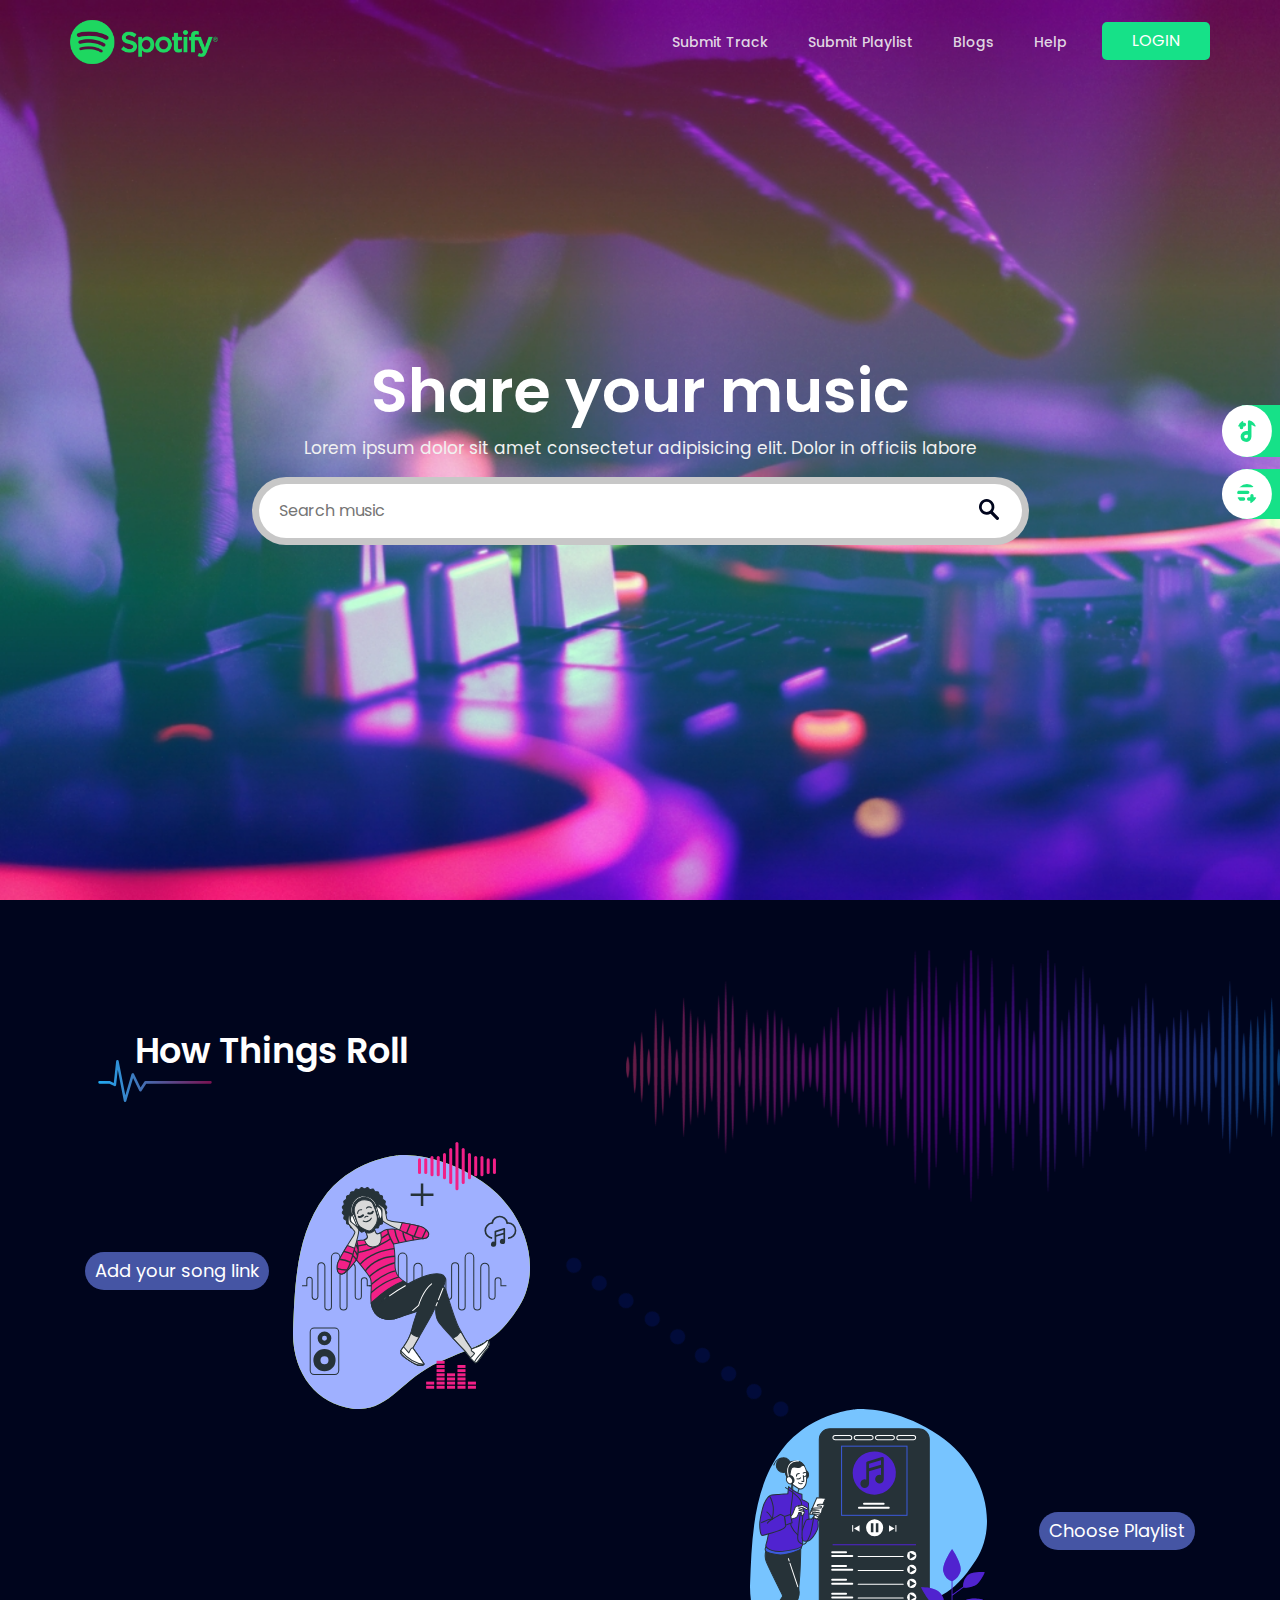
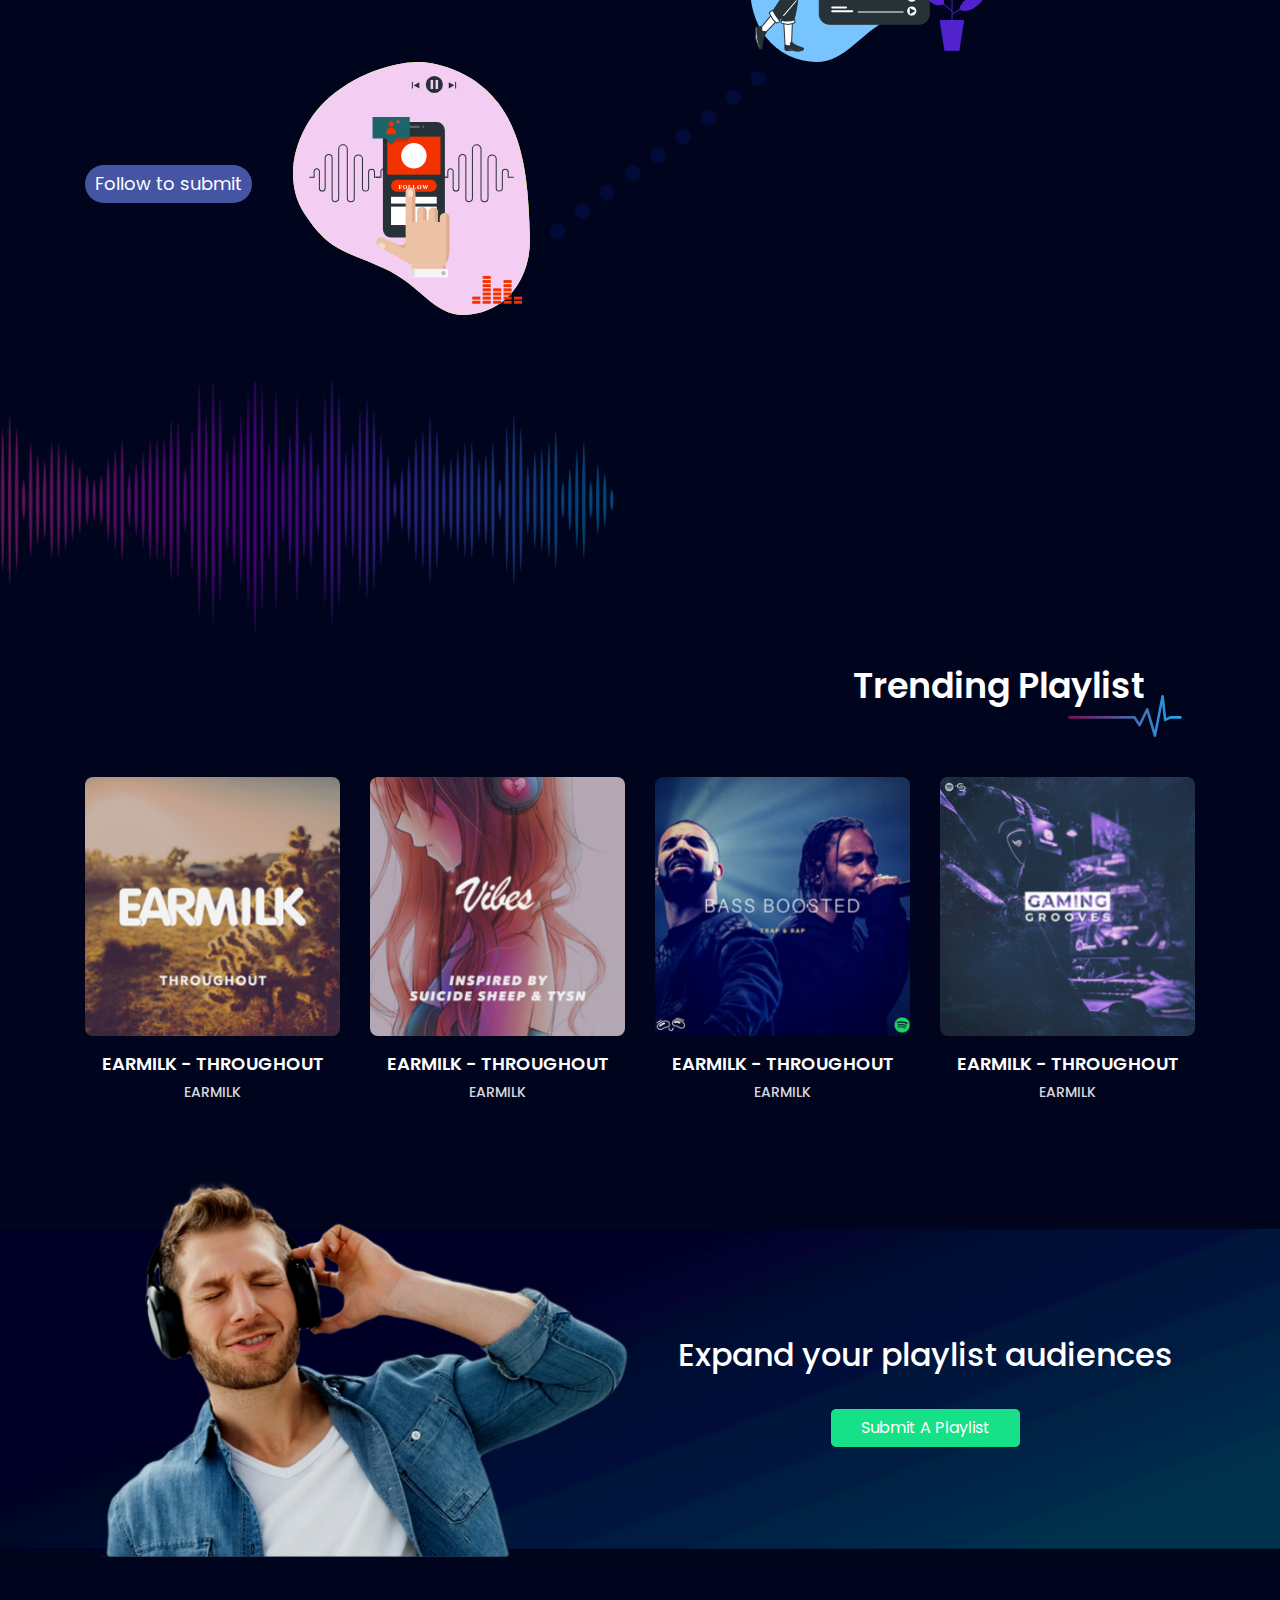
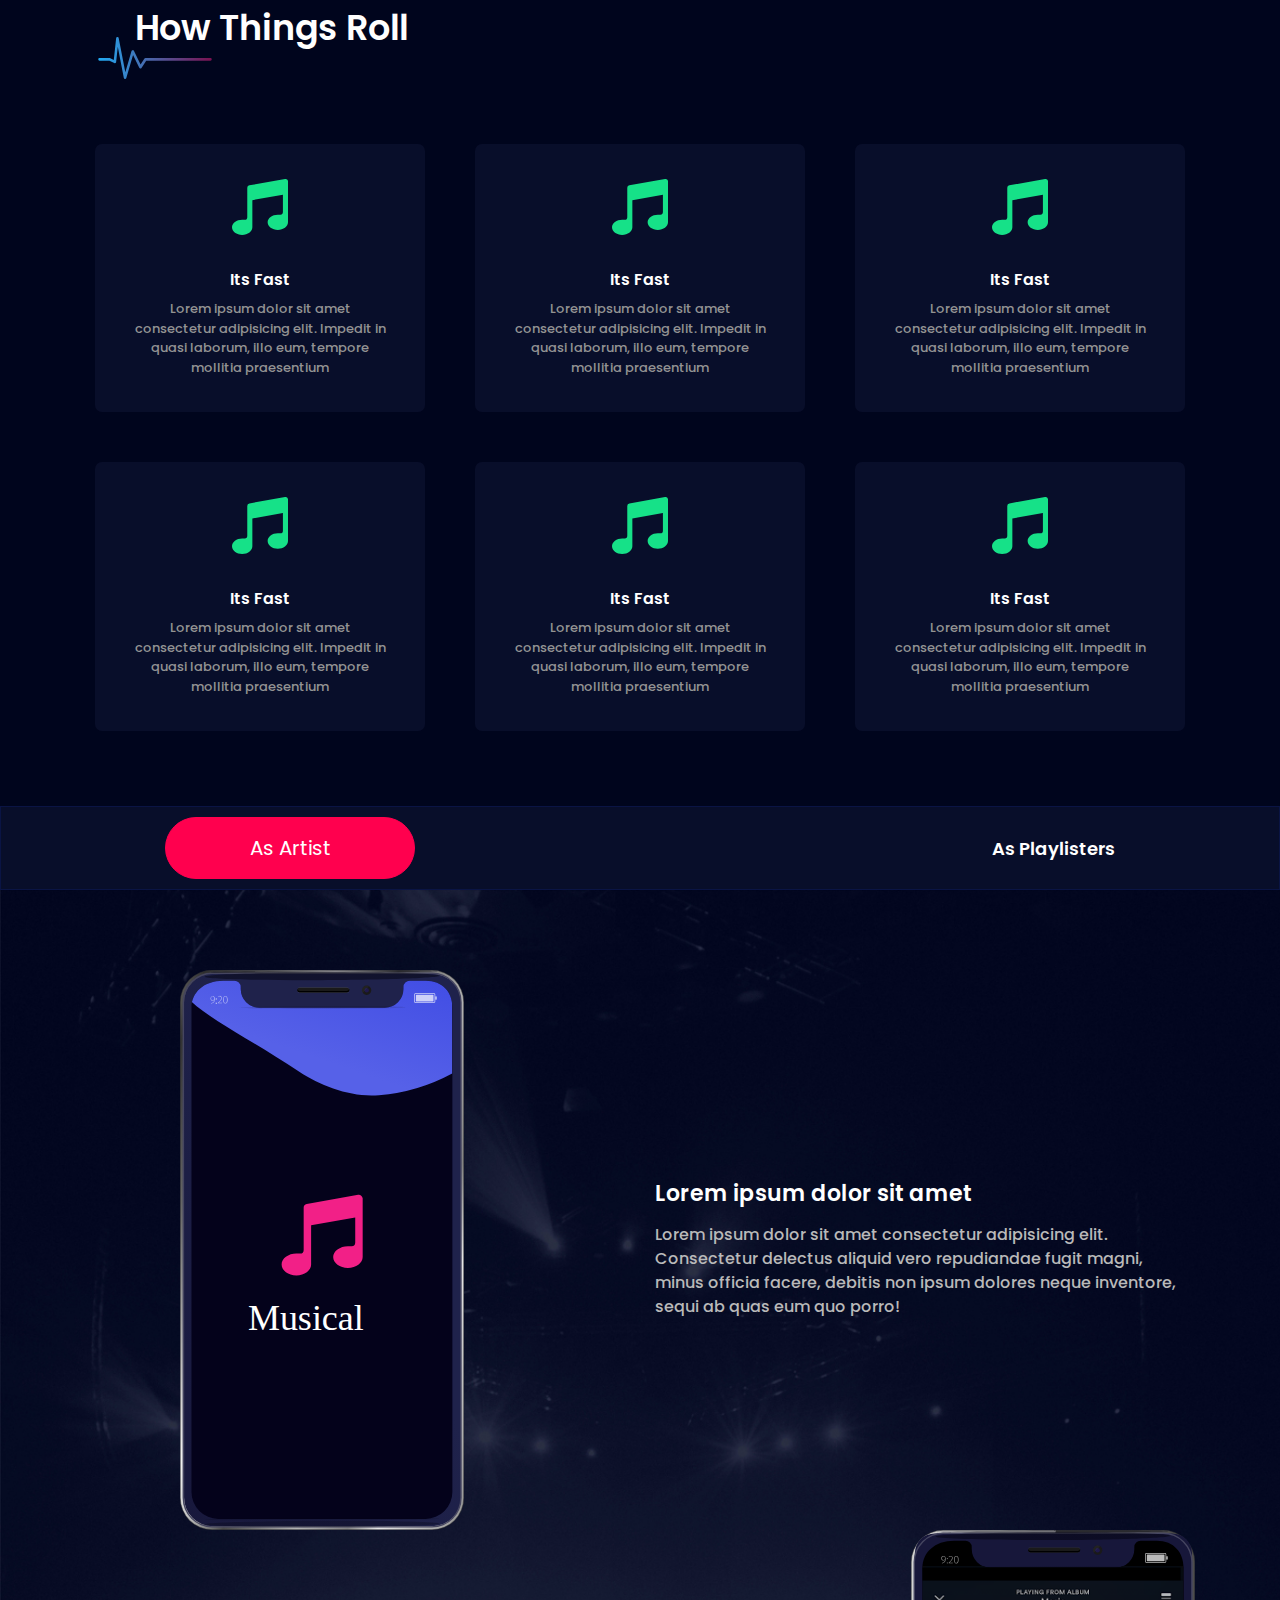
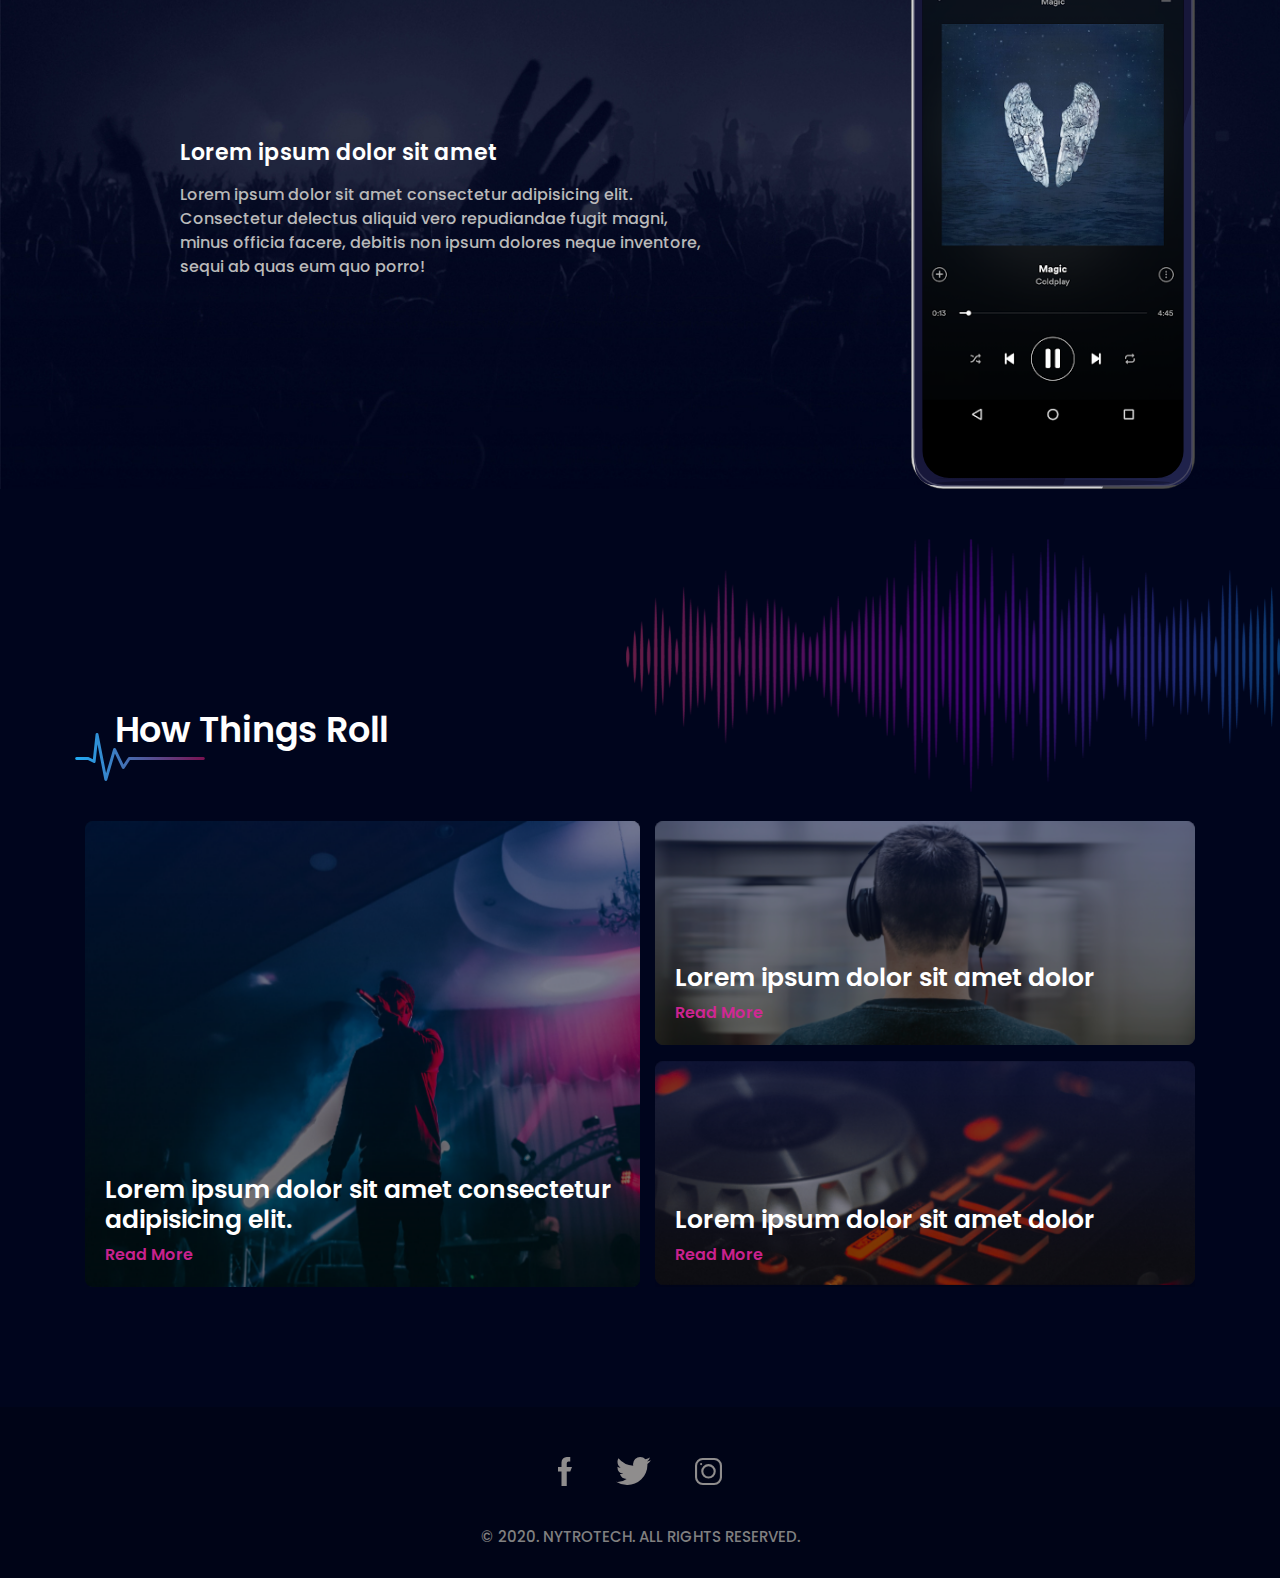
==== index.html @ 67d4f892 "new changes" ====
<!DOCTYPE html>
<html lang="en">

<head>
    <meta charset="UTF-8">
    <meta name="viewport" content="width=device-width, initial-scale=1.0">
    <meta http-equiv="X-UA-Compatible" content="ie=edge">
    <title>Document</title>
    <link
        href="https://fonts.googleapis.com/css2?family=Poppins:ital,wght@0,300;0,400;0,500;0,600;0,900;1,700&display=swap"
        rel="stylesheet">

    <link rel="stylesheet" href="https://stackpath.bootstrapcdn.com/bootstrap/4.5.0/css/bootstrap.min.css"
        crossorigin="anonymous">
    <link rel="stylesheet" href="style.css">
</head>

<body>

    <nav class="container navbar navbar-expand-lg  navbar-dark">
        <a class="navbar-brand" href="index.html"><img src="img/spotify-logo.svg" alt="spotify-logo"></a>
        <button class="navbar-toggler" type="button" data-toggle="collapse" data-target="#navbarSupportedContent"
            aria-controls="navbarSupportedContent" aria-expanded="false" aria-label="Toggle navigation">
            <span class="navbar-toggler-icon"></span>
        </button>

        <div class="collapse navbar-collapse" id="navbarSupportedContent">
            <ul class="navbar-nav ml-auto">
                <li class="nav-item active">
                    <a class="nav-link" href="submit-track.html">Submit Track</a>
                </li>
                <li class="nav-item">
                    <a class="nav-link" href="#">Submit Playlist</a>
                </li>
                <li class="nav-item">
                    <a class="nav-link" href="#">Blogs</a>
                </li>
                <li class="nav-item help_li">
                    <a class="nav-link" href="#">Help</a>
                    <div class="help_tooltip">
                        <h3>Lorem ipsum dolor</h3>
                        <ul>
                            <li>Lorem ipsum dolor sit amet</li>
                            <li>Lorem ipsum dolor sit amet</li>
                            <li>Lorem ipsum dolor sit amet</li>
                            <li>Lorem ipsum dolor sit amet</li>
                        </ul>
                    </div>
                </li>
                <li class="nav-item">
                    <a href="login.html">
                        <button class="green_btn" href="login.html">LOGIN</button>

                    </a>
                </li>
            </ul>
        </div>
    </nav>

    <div class="side_buttons">
        <div class="side_btn">
            <div class="btn_left">
                <img src="img/music-and-multimedia.svg" alt="">
            </div>
            <div class="btn_right">
                    <h5>music-and</h5>
            </div>
        </div>
        <div class="side_btn">
            <div class="btn_left">
                <img src="img/add.svg" alt="">
            </div>
            <div class="btn_right">
                    <h5>music-and</h5>
            </div>
        </div>
    </div>

    <section class="sec_1">
        <div class="container">
            <div class="sec1_content">
                <h1>Share your music</h1>
                <p>Lorem ipsum dolor sit amet consectetur adipisicing elit. Dolor in officiis labore</p>
                <form>
                    <input type="text" placeholder="Search music">
                    <img src="img/search.svg" alt="">
                </form>
            </div>
        </div>
    </section>

    <section class="sec_2">
        <div class="overlay_1"><img src="img/overlay.svg" alt=""></div>
        <div class="overlay_2"><img src="img/overlay.svg" alt=""></div>
        <div class="container">
            <div class="sec2_head">
                <h2>How Things Roll</h2>
            </div>
            <div class="sec2_bot">
                <div class="row">
                    <div class="col-md-5">
                        <div class="sec2_box first">
                            <h3>Add your song link</h3>
                            <img src="img/Group 1358.svg" alt="">
                        </div>
                    </div>
                    <div class="col-md-7"></div>
                    <div class="col-md-7"></div>

                    <div class="col-md-5">
                        <div class="sec2_box second">
                            <img src="img/Group 1390.svg" alt="">
                            <h3>Choose Playlist</h3>

                        </div>
                    </div>
                    <div class="col-md-5">
                        <div class="sec2_box">
                            <h3>Follow to submit</h3>
                            <img src="img/Group 1406.svg" alt="">
                        </div>
                    </div>
                    <div class="col-md-7"></div>

                </div>
            </div>

        </div>
    </section>

    <section class="sec_3">
        <div class="container">
            <div class="sec3_head">
                <h2>Trending Playlist</h2>
            </div>
            <div class="row">
                <div class="col-lg-3 col-md-6">
                    <div class="sec3_box">
                        <img src="img/trending_1.png" alt="">
                        <h3 class="trending_title">EARMILK - THROUGHOUT</h3>
                        <H5 class="trending_title">EARMILK</H5>
                    </div>
                </div>
                <div class="col-lg-3 col-md-6">
                    <div class="sec3_box">
                        <img src="img/trending_2.png" alt="">
                        <h3 class="trending_title">EARMILK - THROUGHOUT</h3>
                        <H5 class="trending_title">EARMILK</H5>
                    </div>
                </div>
                <div class="col-lg-3 col-md-6">
                    <div class="sec3_box">
                        <img src="img/trending_3.png" alt="">
                        <h3 class="trending_title">EARMILK - THROUGHOUT</h3>
                        <H5 class="trending_title">EARMILK</H5>
                    </div>
                </div>
                <div class="col-lg-3 col-md-6">
                    <div class="sec3_box">
                        <img src="img/trending_4.png" alt="">
                        <h3 class="trending_title">EARMILK - THROUGHOUT</h3>
                        <H5 class="trending_title">EARMILK</H5>
                    </div>
                </div>
            </div>
        </div>
    </section>

    <section class="sec_4">
        <div class="container">
            <div class="row">
                <div class="col-lg-6 col-md-6">
                    <img src="img/submit-man.png" alt="">
                </div>
                <div class="col-lg-6 col-md-6">
                    <div class="sec4_right">
                        <h2>Expand your playlist audiences</h2>
                        <button class="green_btn">Submit A Playlist</button>
                    </div>

                </div>

            </div>
        </div>
    </section>

    <section class="sec_5">
        <div class="container">
            <div class="sec5_head">
                <h2>How Things Roll</h2>
            </div>
            <div class="row">
                <div class="col-lg-4 col-md-6">
                    <div class="sec5_box">
                        <img src="img/music-note.svg" alt="">
                        <h4>Its Fast</h4>
                        <p>Lorem ipsum dolor sit amet consectetur adipisicing elit. Impedit in quasi laborum, illo eum,
                            tempore mollitia praesentium</p>
                    </div>
                </div>
                <div class="col-lg-4 col-md-6">
                    <div class="sec5_box">
                        <img src="img/music-note.svg" alt="">
                        <h4>Its Fast</h4>
                        <p>Lorem ipsum dolor sit amet consectetur adipisicing elit. Impedit in quasi laborum, illo eum,
                            tempore mollitia praesentium</p>
                    </div>
                </div>
                <div class="col-lg-4 col-md-6">
                    <div class="sec5_box">
                        <img src="img/music-note.svg" alt="">
                        <h4>Its Fast</h4>
                        <p>Lorem ipsum dolor sit amet consectetur adipisicing elit. Impedit in quasi laborum, illo eum,
                            tempore mollitia praesentium</p>
                    </div>
                </div>
                <div class="col-lg-4 col-md-6">
                    <div class="sec5_box">
                        <img src="img/music-note.svg" alt="">
                        <h4>Its Fast</h4>
                        <p>Lorem ipsum dolor sit amet consectetur adipisicing elit. Impedit in quasi laborum, illo eum,
                            tempore mollitia praesentium</p>
                    </div>
                </div>
                <div class="col-lg-4 col-md-6">
                    <div class="sec5_box">
                        <img src="img/music-note.svg" alt="">
                        <h4>Its Fast</h4>
                        <p>Lorem ipsum dolor sit amet consectetur adipisicing elit. Impedit in quasi laborum, illo eum,
                            tempore mollitia praesentium</p>
                    </div>
                </div>
                <div class="col-lg-4 col-md-6">
                    <div class="sec5_box">
                        <img src="img/music-note.svg" alt="">
                        <h4>Its Fast</h4>
                        <p>Lorem ipsum dolor sit amet consectetur adipisicing elit. Impedit in quasi laborum, illo eum,
                            tempore mollitia praesentium</p>
                    </div>
                </div>
            </div>
        </div>
    </section>
    <section class="sec_6">
        <div class="container">
            <div class="row">
                <button class="pink_btn">As Artist</button>
                <a href="#!">As Playlisters</a>
            </div>
        </div>
    </section>

    <section class="sec_7">
        <div class="container">
            <div class="row">
                <div class="col-md-1"></div>
                <div class="col-md-5">
                    <div class="sec7_img_1">
                        <img src="img/artist-2.svg" alt="">
                    </div>
                </div>
                <div class="col-md-6">
                    <div class="sec7_content">
                    <h3>Lorem ipsum dolor sit amet</h3>
                    <p>Lorem ipsum dolor sit amet consectetur adipisicing elit. Consectetur delectus aliquid vero
                        repudiandae fugit magni, minus officia facere, debitis non ipsum dolores neque inventore, sequi
                        ab quas eum quo porro!</p>
                    </div>
                </div>

                <div class="col-md-1"></div>

                <div class="col-md-6">
                    <div class="sec7_content">
                        <h3>Lorem ipsum dolor sit amet</h3>
                        <p>Lorem ipsum dolor sit amet consectetur adipisicing elit. Consectetur delectus aliquid vero
                            repudiandae fugit magni, minus officia facere, debitis non ipsum dolores neque inventore, sequi
                            ab quas eum quo porro!</p>
                        </div>
                </div>
                <div class="col-md-5">
                    <div class="sec7_img_2">
                        <img src="img/artist-1.svg" alt="">
                    </div>
                </div>
                <div class="col-md-1"></div>

            </div>
        </div>
    </section>

    <section class="sec_8">
        <div class="overlay_1"><img src="img/overlay.svg" alt=""></div>
        <div class="container">
            <div class="sec8_head">
                <h2>How Things Roll</h2>
            </div>
            <div class="sec8_bot">
                <div class="row">
                    <div class="col-lg-6 pr-0">
                        <div class="sec8_box left">
                            <img src="img/blog-1.png" alt="">
                            <div class="sec8_content">
                                <h3>Lorem ipsum dolor sit amet consectetur adipisicing elit.</h3>
                                <a href="Read More">Read More</a>
                            </div>
                        </div>
                    </div>
                    <div class="col-lg-6">
                        <div class="sec8_right">
                            <div class="sec8_box right">
                                <img src="img/blog-2.png" alt="">
                                <div class="sec8_content">
                                    <h3>Lorem ipsum dolor sit amet dolor</h3>
                                    <a href="Read More">Read More</a>
                                </div>
                            </div>
                            <div class="sec8_box right">
                                <img src="img/blog-3.png" alt="">
                                <div class="sec8_content">
                                    <h3>Lorem ipsum dolor sit amet dolor</h3>
                                    <a href="Read More">Read More</a>
                                </div>
                            </div>
                        </div>
                    </div>
                </div>
            </div>
        </div>

    </section>

    <footer>
        <div class="container">
            <ul class="ul_footer">
                <li class="foot_social">
                    <a href="#!">
                        <img src="img/facebook.svg" alt="facebook">
                    </a>
                </li>
               
                <li class="foot_social">
                    <a href="#!">
                        <img src="img/twitter.svg" alt="twitter">
                    </a>
                </li>
                <li class="foot_social">
                    <a href="#!">
                        <img src="img/instagram.svg" alt="instagram">
                    </a>
                </li>
            </ul>
            <p>&copy; 2020. NYTROTECH. ALL RIGHTS RESERVED.</p>
        </div>
    </footer>

    <script src="js/main.js"></script>
    <script src="https://code.jquery.com/jquery-3.5.1.slim.min.js" crossorigin="anonymous"></script>
    <script src="https://cdn.jsdelivr.net/npm/popper.js@1.16.0/dist/umd/popper.min.js" crossorigin="anonymous"></script>
    <script src="https://stackpath.bootstrapcdn.com/bootstrap/4.5.0/js/bootstrap.min.js" crossorigin="anonymous">
    </script>

</body>

</html>
---- style.css ----
body{
    font-family: 'Poppins', sans-serif;
    background-color: #00051D;
}

button{outline: none;}
a{text-decoration: none !important;color: white;outline: none;}
ul{padding: 0;}
li{list-style: none;}

/********nav********/

nav {
    position: absolute !important;
    top: 0;
    left: 0;
    right: 0;
    padding: 0 !important;
}
.navbar-dark .navbar-toggler{background: #000417c7;}
button:focus{outline: none;}
.green_btn {
    background: #16E188;
    padding: 7px 30px;
    border-radius: 5px;
    border: none;
    color: white;
    font-size: 16px;
    outline: none;
    transition: .5s ease;
}

.green_btn:hover{
    background: rgb(17, 158, 97);
}

a.nav-link {
    font-size: 14px;
    color: #f1f1f1e0 !important;
    padding: 10px 15px !important;
    margin-right: 10px;
    font-weight: 500;
    transition: .3s ease;
}
a.nav-link:hover{
    border-radius: 40px;

    background: #FF004E;
    color: white !important;

}
a.nav-link.active{
    border-radius: 40px;

    background: #FF004E;
    color: white !important; 
}
li:nth-child(4) a {
    margin-right: 20px !important;
}

.side_buttons {
    position: fixed;
    right: 0;
    top: 45%;
    z-index: 1;
}

.side_btn{
    background: #16E188;
    padding: 0 10px 0 0 ;
    transform: translateX(78%);
    transition: .3s ease;
    display: flex;
    align-items: center;
    justify-content: center;
    margin-bottom: 12px;
    min-width: 150px;
}
.side_btn:hover{
    transform: translateX(0%);

}

.side_btn h5{
    margin: 0;
    color: white;
}

.btn_left img {
    width: 50px;
    padding: 15px;
    background: white;
    border-radius: 50%;
    position: relative;
    left: -20px;
}

li.help_li{position: relative;}
li.help_li:hover .help_tooltip{
    opacity: 1;
    display: block;
}

li.help_li .help_tooltip {
    position: absolute;
    left: 0;
    background: white;
    padding: 10px;
    width: 200px;
    border-radius: 7px;
    margin-top: 10px;
    opacity: 0;
    display: none;
    transition: .3s ease;
    transition-delay: .2s;
}
.help_tooltip h3{
    font-size: 13px;
    font-weight: 600;
}
.help_tooltip li{
    font-size: 10px;
    counter-reset: grey;
    margin-bottom: 5px;
}

.help_tooltip li::before {
    content: "";
    width: 5px;
    height: 5px;
    margin-right: 7px;
    display: inline-flex;
    background: #16e188;
    border-radius: 100%;
}


/********sec1********/

.sec_1 {
    background: url(img/banner.jpg) center top no-repeat;
    background-size: cover;
    height: 100vh;
    display: flex;
    align-items: center;
    justify-content: center;
    text-align: center;
}
.sec1_content {
    width: 50%;
    margin: auto;
}   
.sec_1 h1 {
    font-size: 3.8rem;
    color: white;
    font-weight: 600;
}
.sec_1 p {
    font-size: 17px;
    color: #f1f1f1;
}
.sec_1 input{
    width: 100%;
    padding: 15PX 20px;
    border-radius: 50px;
    border: 7px solid #9999998c;
    outline: none;
}

.sec_1 form {
    position: relative;
}
.sec_1 form img {
    position: absolute;
    right: 30px;
    top: 22px;
    width: 20px;}

/********sec2********/

.sec_2 {
    padding:130px 0 250px;
    position: relative;
}
.sec_2 h2{
    color: white;
    margin-bottom: 70px;
    position: relative;
    display: inline-block;
    margin-left: 50px;
    font-size: 35px;
    font-weight: 600;
}

.sec_2 h2::before{
    content: "";
    background: url(img/underline_1.svg) top center no-repeat;
    height: 100%;
    display: block;
    width: 120px;
    position: absolute;
    background-size: contain;
    bottom: -30px;
    left: -40px;
}

.overlay_1 {
    position: absolute;
    right: 0;
    top: 20px;
    width: 100%;
    overflow: hidden;
    height: 100%;
}
.overlay_1 img {
    width: auto;
    position: absolute;
    right: -50px;
    top: 30px;
}
.overlay_2 {
    position: absolute;
    left: 0;
    bottom: -100px;
    width: 100%;
    overflow: hidden;
    height: 100%;
}
.overlay_2 img {
    width: auto;
    position: absolute;
    left: -90px;
    bottom: 30px;
}

.sec2_box {
    display: flex;
    align-items: center;
    justify-content: space-between;
    position: relative;
}
.sec2_box.first::after{
    content: "";
    background: url(img/dotted-line.png) top center no-repeat;
    position: absolute;
    right: -80%;
    width: 100%;
    height: 100px;
    transform:rotate(35deg) translate(47px, 85px);
    z-index: -1;
}
.sec2_box.second::after{
    content: "";
    background: url(img/dotted-line.png) top center no-repeat;
    position: absolute;
    right: -80%;
    width: 100%;
    height: 100px;
    transform: rotate(143deg) translate(668px, 270px);
    z-index: -1;

}

.sec2_box h3 {
    color: white;
    font-size: 18px;
    background: #4555A4;
    padding: 8px 10px;
    font-weight: 400;
    border-radius: 20px;
}

/********sec3********/

.sec_3{
    padding: 100px 0;
}
.sec_3 h2{
    color: white;
    margin-bottom: 70px;
    position: relative;
    display: inline-block;
    margin-right: 50px;
    font-size: 35px;
    font-weight: 600;

}

.sec_3 h2::before{
    content: "";
    background: url(img/underline_2.svg) top center no-repeat;
    height: 100%;
    display: block;
    width: 120px;
    position: absolute;
    background-size: contain;
    bottom: -30px;
    right: -40px;
}
.sec3_head {
    text-align: right;
}
.sec3_box{
    text-align: center;
    color: white;
    margin-bottom: 25px;
}
.sec3_box img{width: 100%;}

h3.trending_title {
    font-size: 18px;
    margin: 17px 0 10px;
    font-weight: 600;
}
h5.trending_title {
    font-size: 14px;
    color: #ffffffdb;
}


/***********sec_4**********/

.sec_4{
    background: url(img/submit-banner.svg) top center no-repeat;
    background-size: cover;
}

.sec_4 .row{
    align-items: center;
}
.sec4_right {
    text-align: center;
}
.sec_4 img{
    margin: -70px 0 0 0;    
    width: 105%;
}
.sec_4 h2{
    color: white;
    margin-bottom: 35px;
}

/***********sec_5**********/
.sec_5{
    padding: 50px 0;
}

.sec_5 h2{
    color: white;
    margin-bottom: 70px;
    position: relative;
    display: inline-block;
    margin-left: 50px;
    font-size: 35px;
    font-weight: 600;

}

.sec_5 h2::before{
    content: "";
    background: url(img/underline_1.svg) top center no-repeat;
    height: 100%;
    display: block;
    width: 120px;
    position: absolute;
    background-size: contain;
    bottom: -30px;
    left: -40px;
}
.sec5_box {
    text-align: center;
    padding: 35px;
    background: #080E2A;
    border-radius: 7px;
    margin: 25px 10px;
}
.sec5_box h4{
    font-weight: 600;
    color: white;
    font-size: 16px;
    margin: 35px 0 10px 0;
}
.sec5_box p {
    font-size: 13px;
    font-weight: 500;
    margin: 0;
    color: #939393;
}

/***********sec6**********/


.sec_6{
    background: #080E2A;
    padding: 10px 0;
    border: 1.5px solid #0b174dbf;
    display: flex;
    align-items: center;
    justify-content: space-between;
}
.sec_6 .row {
    align-items: center;
    justify-content: space-between;
    margin: 0 80px;
}

.pink_btn {
    background: #FF004E;
    border: none;
    color: white;
    padding: 15px;
    border-radius: 50px;
    font-size: 20px;
    width: 250px;
    transition: .5s ease;
    border: 1px solid #FF004E;
}
.pink_btn:hover{
    background: rgba(255, 0, 76, 0);
}
.sec_6 a{
    color: white;
    font-weight: 600;
    font-size: 18px;
    text-decoration: none;
}

/***********sec7**********/

.sec_7 {
    padding: 80px 0 0;
    background: url(img/bg-image.jpg) top center no-repeat;
    background-size: cover;
}
.sec_7 .row{
    align-items: center;
}
.sec7_content {
    margin: 30px 0;
}
.sec7_img_2 {
    text-align: right;
}    

.sec_7 h3 {
    color: white;
    font-size: 22px;
    font-weight: 600;
    margin-bottom: 16px;
}
.sec_7 p{
    color: #b9b9b9;
    font-weight: 500;}


/***********sec8**********/

.sec_8 {
    position: relative;
    padding: 220px 0 120px;
}

.sec_8 h2{
    color: white;
    margin-bottom: 70px;
    position: relative;
    display: inline-block;
    margin-left: 30px;
    font-size: 35px;
    font-weight: 600;

}

.sec_8 h2::before{
    content: "";
    background: url(img/underline_1.svg) top center no-repeat;
    height: 115%;
    width: 130px;
    position: absolute;
    background-size: contain;
    bottom: -30px;
    left: -40px;
}

.sec8_box img{
    height: 100%;
    width: 100%;
}
.sec8_right {
    display: flex;
    flex-direction: column;
    grid-gap: 15px;
}
.sec8_box {
    position: relative;
}
.sec8_content {
    position: absolute;
    bottom: 0;
    padding: 20px;
}
.sec8_content h3 {
    color: white;
    font-size: 25px;
    font-weight: 600;
}
.sec8_content a{
    color: #dc249bed;
    font-weight: 600;
    text-decoration: none;
}

.sec8_box.left{height: 100%;}
.sec8_box.right {
    height: 50%;
}

/***********foter**********/

footer{
    text-align: center;
    padding: 50px 0 30px;
    background: #000417;
}
footer ul{
    padding: 0;
}
footer ul li{
    list-style: none;
    display: inline-block;
    margin: 0 20px;
}

footer p{
    color:grey;
    font-weight: 500;
    margin: 40px 0 0 0;
    font-size: 15px;
}

/***********Login_page**********/

.login_sec{
    background: white;
    overflow: hidden;
}
.login_sec .row{
    align-items: center;
}
.login_sec img{height: 100%;width: 100%;}

.login_form {
    width: 350px;
    margin: auto;
    text-align: center;
    padding: 30px 0;
}
.login_form p{
    font-size: 12px;
    font-weight: 600;
    color: #414141;
    margin: 0 0 8px;
}
.login_form input{
    width: 100%;
    border-radius: 50px;
    border: 1px solid #cacacaa6;
    background: #f5f5f5;
    margin-bottom: 10px;
    padding: 10px 12px;
    font-size: 11px;
    outline: none;
}
.form-checkbox {
    text-align: left;
    display: flex;
    align-items: center;
    margin-bottom: 10px;
}
.form-checkbox label{margin: 0;font-size: 12px; color: #808080d4;}
.input-checkbox{width: auto !important;margin:0 5px 0 0 !important;}
input[type="checkbox"]{
    background: #3d404e !important;
}
Button.login_btn {
    position: relative;
    width: 100%;
    font-size: 12px;
    padding: 10px;
    border: none;
    border-radius: 50px;
    margin-bottom: 10px;
    color: white;
    transition: .5s ease;
}
Button.login_btn img {
    width: 12px;
    height: 15px;
    margin-right: 5px;
}

button.login_btn.fb_btn{background: #3B5998;}
button.login_btn.fb_btn:hover{background: rgb(97, 97, 97);}
button.login_btn.app_btn{background: black;}
button.login_btn.app_btn:hover{background: rgb(97, 97, 97);}
button.login_btn.login_button{background: #16E188;}
button.login_btn.login_button:hover{background: rgb(17, 161, 99);}
button.login_btn.signup_btn{background: #FF004E ;}
button.login_btn.signup_btn:hover{background: rgb(219, 27, 85) ;}
a.forgot_pass {
    font-size: 11px;
    color: #808080d4;
}
p.account_title {
    border-top: 1px solid #d8d8d8e3;
    padding-top: 7px;
    margin-top: 7px;
}

section.sec_1.submit_track{
background: url(img/submit-track/banner.jpg) center top no-repeat;
}
.sec_1.submit_track h2{
    font-size: 3rem;
    color: white;
    font-weight: 600;
    margin-bottom: 30px;
}

/**********Responsive***********/

@media (max-width:1400px){
    .sec1_content{width: 70%;}
}

@media (max-width:1200px){
    .sec1_content{width: 70%;}
    .sec2_box{flex-direction: column-reverse;}
    .sec2_box.second{flex-direction: column;}
    .sec2_box h3{margin: 20px 0 0 0;}
    .sec2_box.first::after{transform: rotate(35deg) translate(7px, 85px);}
    .sec2_box.second::after{transform: rotate(143deg) translate(618px, 150px);}
}

@media (max-width:992px){
    li:nth-child(4) a{margin-right: 0 !important;}
    nav{padding: 10px !important;}
    a.nav-link{margin:10px 0;}
    .sec1_content{width: 70%;}
    .sec_1 h1{font-size: 3rem;}
    .sec2_box.second::after{transform:rotate(143deg) translate(498px, 50px)}
    .navbar-collapse {background: #000417;width: 100%;padding: 30px;text-align: center;z-index: 2;}
    .sec3_box img{width: auto;}
    .sec_4 h2{font-size: 25px;}
    .sec8_right{margin-top: 15px;}

}


@media (max-width:768px){
    .sec1_content{width: 100%;}
    .sec_2{text-align: center;}
    .sec_2 h2{margin-left: 0; font-size: 28px;}
    .sec2_box.first::after{display: none;}
    .sec2_box.second::after{display: none;}
    .sec2_box{margin-bottom: 50px;}
    .sec3_head{text-align: center;}
    .sec_3 h2{margin-right:0;font-size: 28px;}
    .sec_4 .row{flex-direction: column-reverse;}
    .sec_4{padding: 50px 0 14px 0;}
    .sec4_right {margin: 0 0 40px 0;}
    .sec_4 img{margin: 0;}
    .sec_5 h2{margin-right:0;font-size: 28px;}
    .sec_6 .row{margin: 0;flex-direction: column;}
    .pink_btn{margin-bottom: 20px;}
    .sec_7{text-align: center;}
    .sec7_img_2{text-align: unset;}
    .sec8_content{padding: 10px;}
    .sec_8 h2{margin-right:0;font-size: 28px;}
    .sec8_content h3{font-size: 20px;}
}


@media (max-width:442px){
    .login_form{width: 300px;}

}
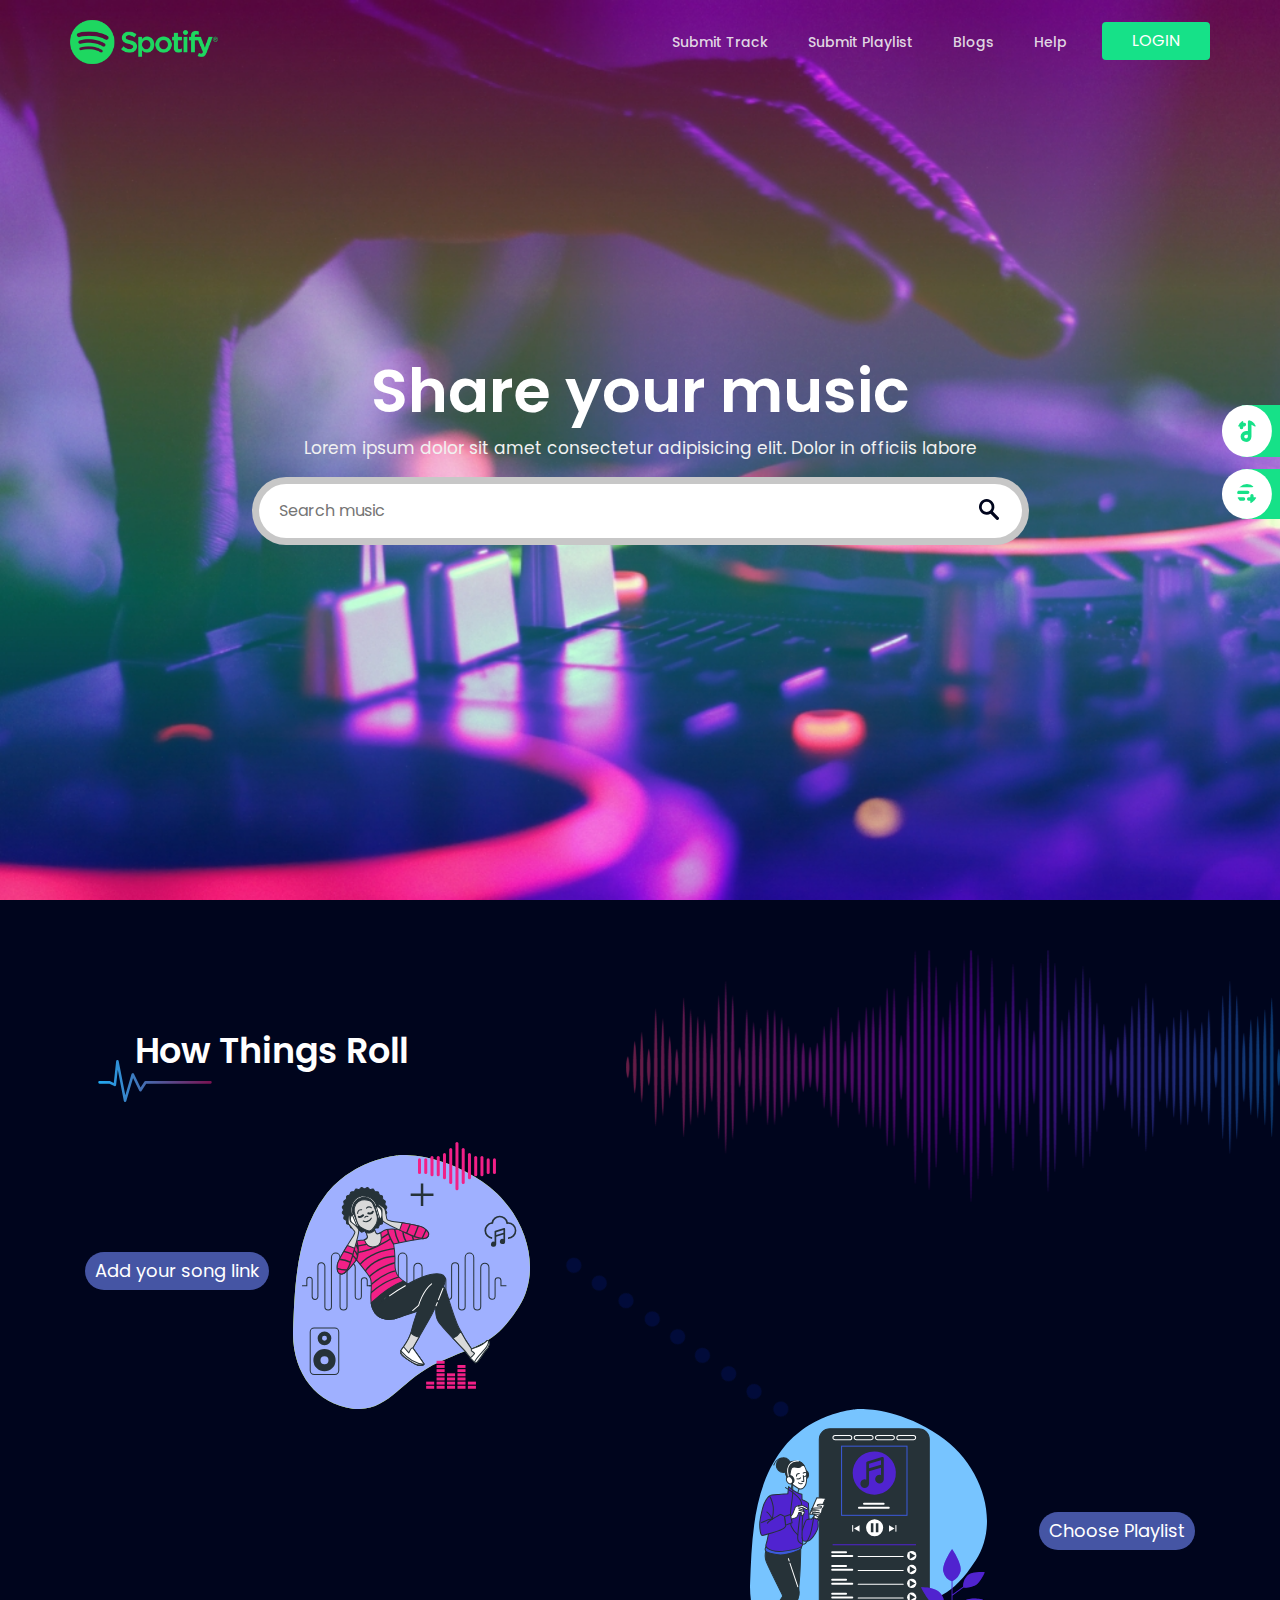
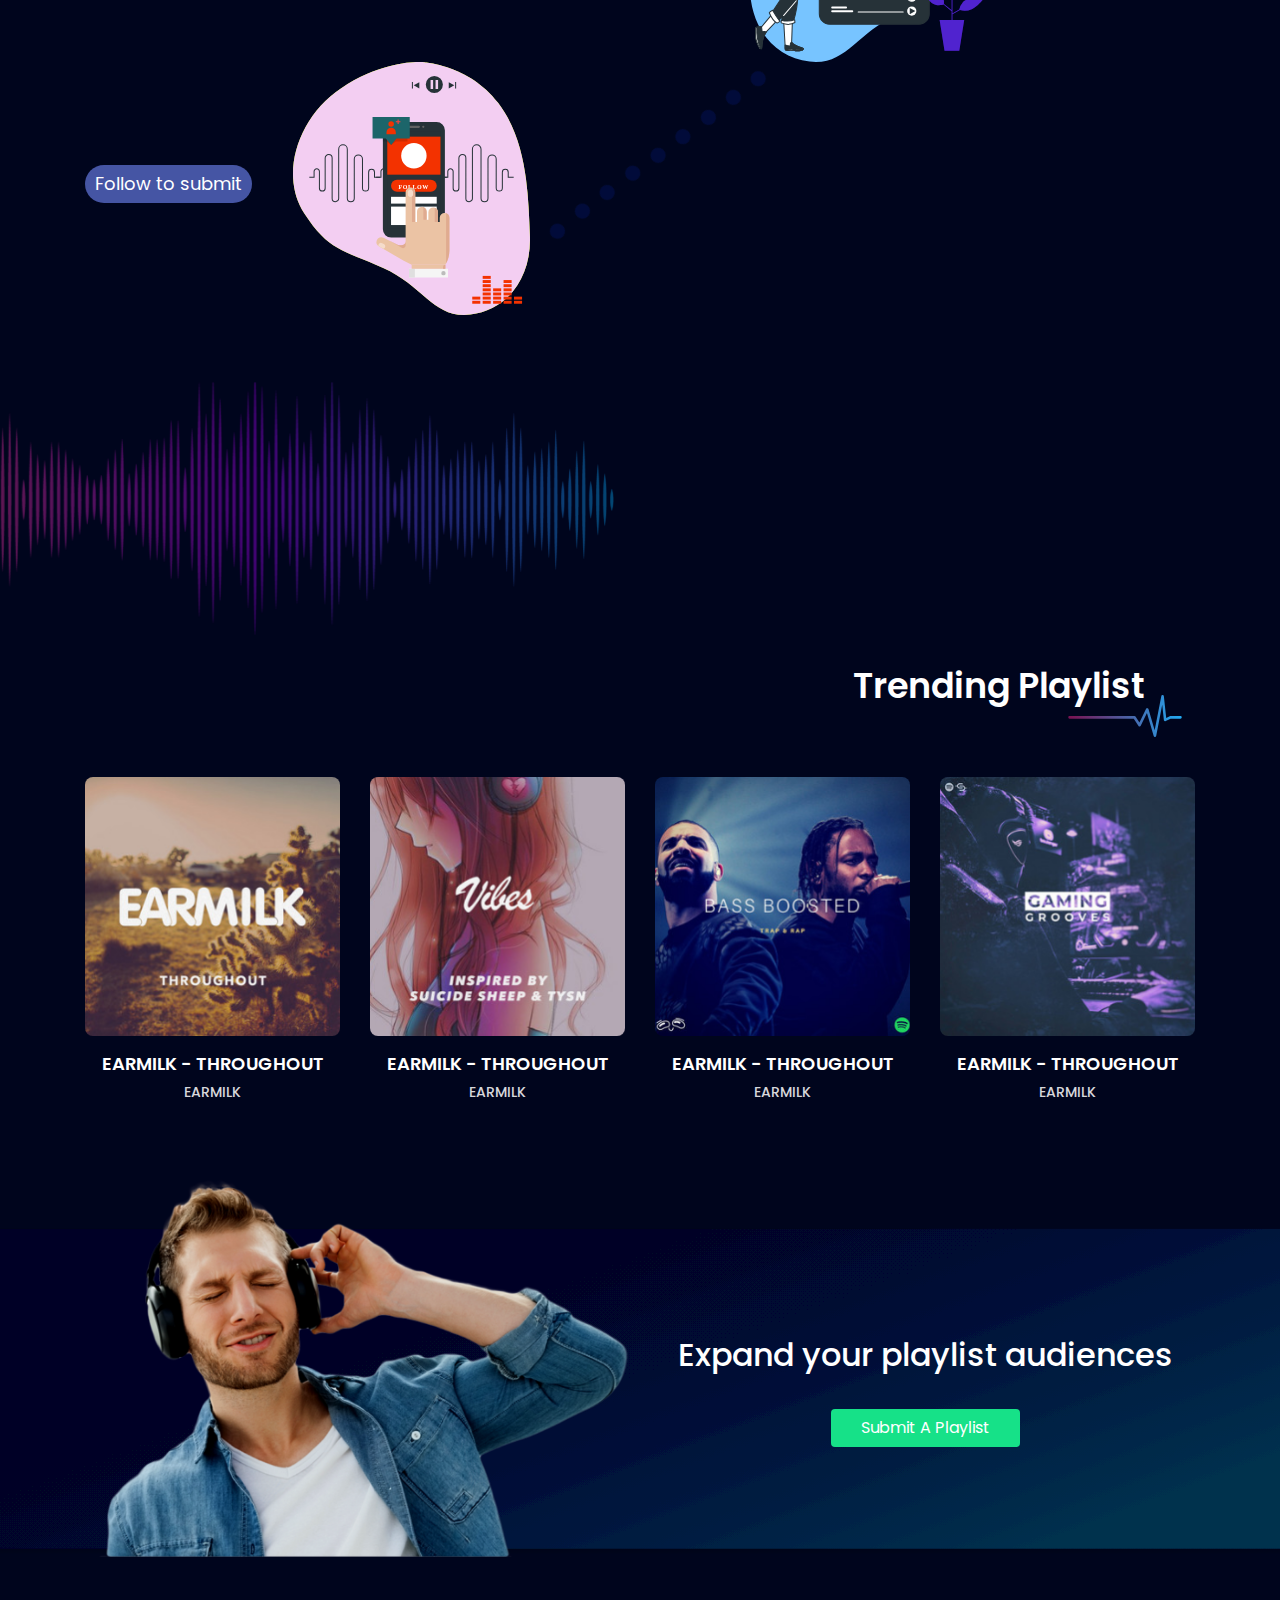
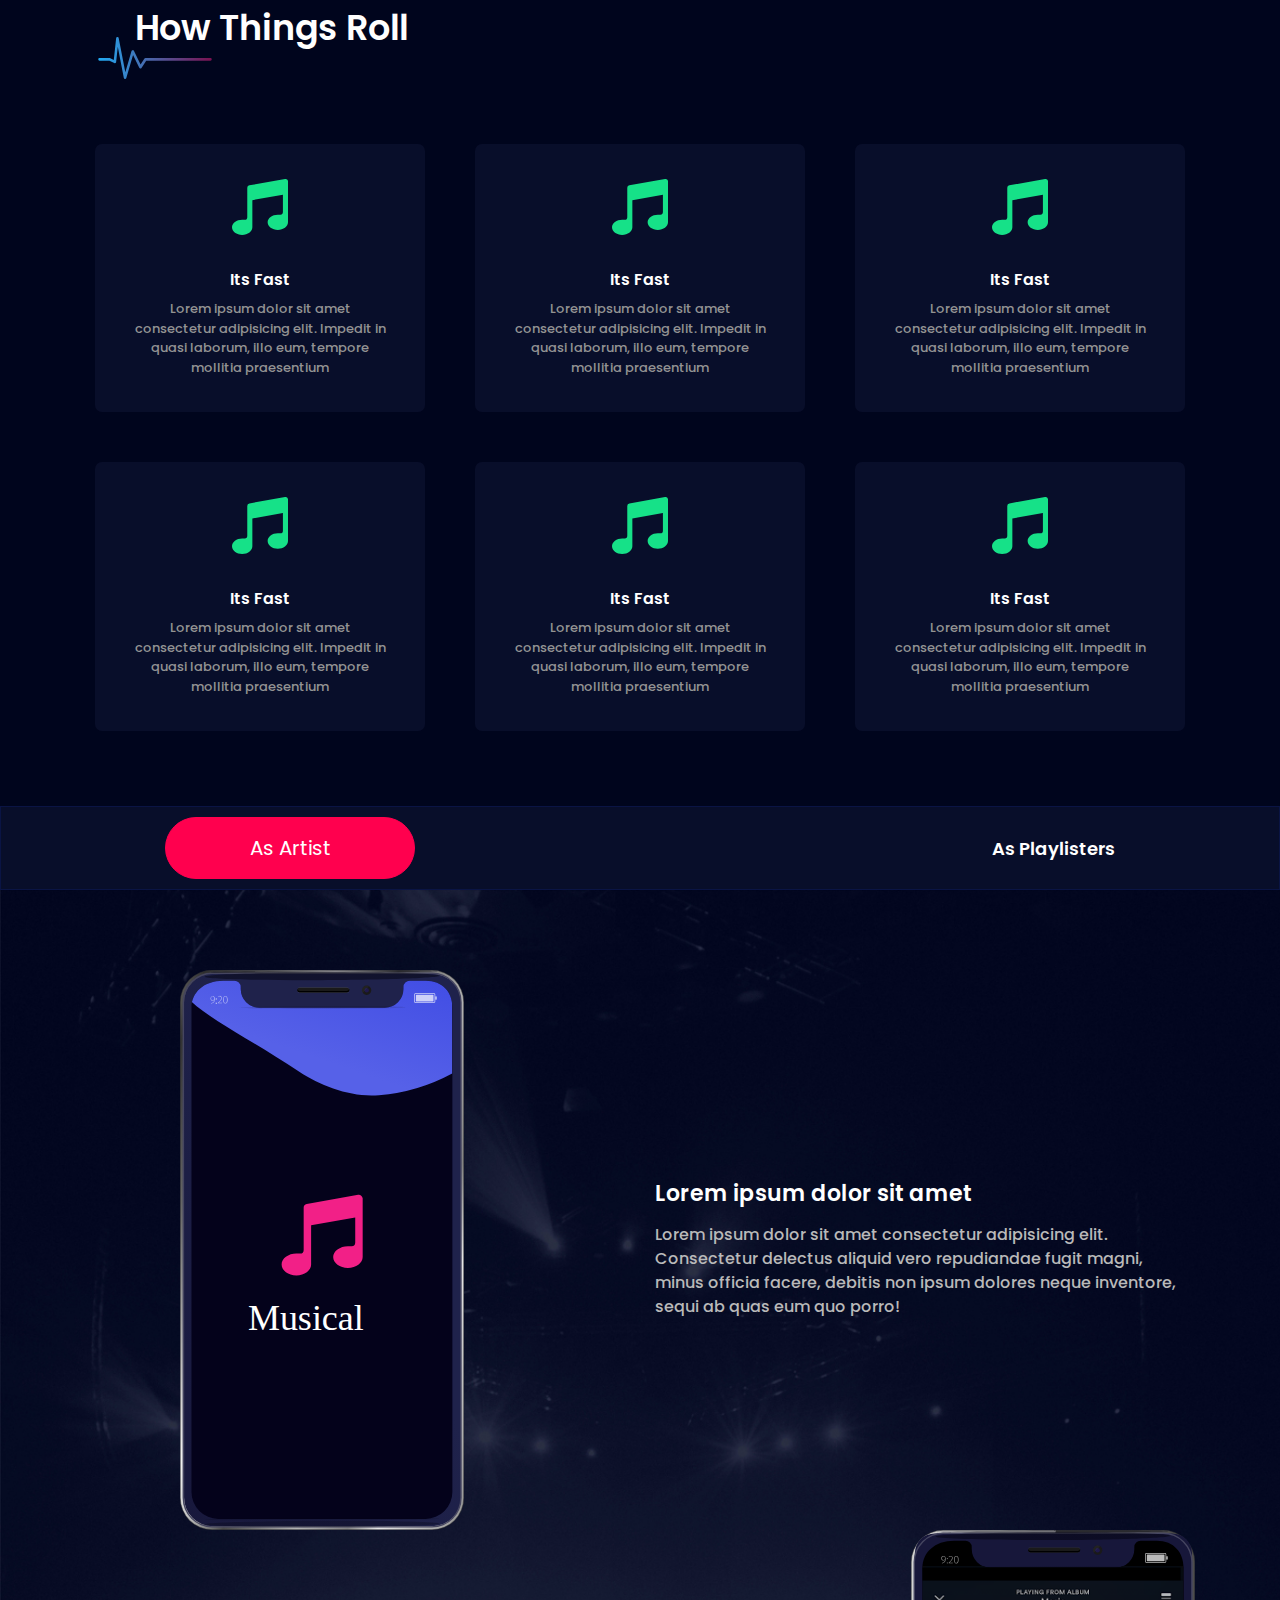
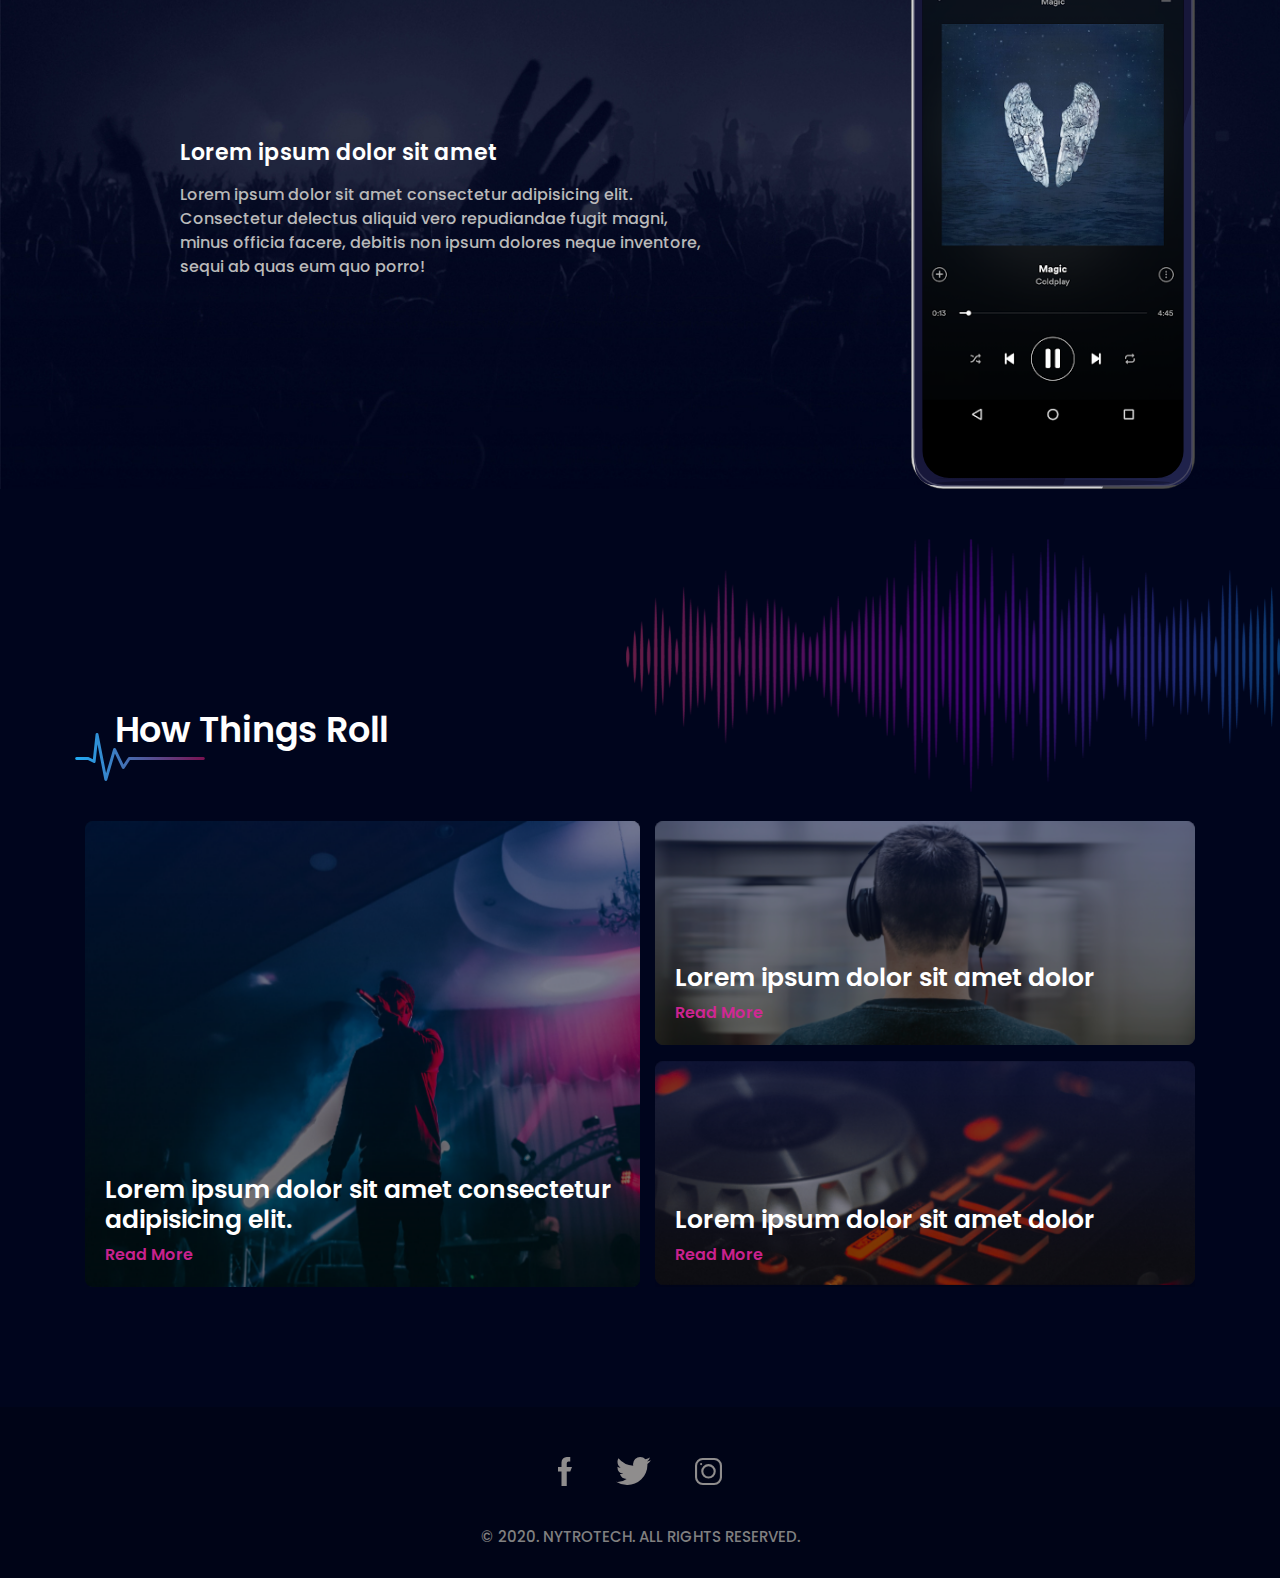
==== commit d822a479: "updated" ====
--- a/index.html
+++ b/index.html
@@ -12,13 +12,13 @@
 
     <link rel="stylesheet" href="https://stackpath.bootstrapcdn.com/bootstrap/4.5.0/css/bootstrap.min.css"
         crossorigin="anonymous">
-    <link rel="stylesheet" href="style.css">
+    <link rel="stylesheet" href="assets/css/style.css">
 </head>
 
 <body>
 
     <nav class="container navbar navbar-expand-lg  navbar-dark">
-        <a class="navbar-brand" href="index.html"><img src="img/spotify-logo.svg" alt="spotify-logo"></a>
+        <a class="navbar-brand" href="index.html"><img src="assets/img/spotify-logo.svg" alt="spotify-logo"></a>
         <button class="navbar-toggler" type="button" data-toggle="collapse" data-target="#navbarSupportedContent"
             aria-controls="navbarSupportedContent" aria-expanded="false" aria-label="Toggle navigation">
             <span class="navbar-toggler-icon"></span>
@@ -60,7 +60,7 @@
     <div class="side_buttons">
         <div class="side_btn">
             <div class="btn_left">
-                <img src="img/music-and-multimedia.svg" alt="">
+                <img src="assets/img/music-and-multimedia.svg" alt="">
             </div>
             <div class="btn_right">
                     <h5>music-and</h5>
@@ -68,7 +68,7 @@
         </div>
         <div class="side_btn">
             <div class="btn_left">
-                <img src="img/add.svg" alt="">
+                <img src="assets/img/add.svg" alt="">
             </div>
             <div class="btn_right">
                     <h5>music-and</h5>
@@ -83,15 +83,15 @@
                 <p>Lorem ipsum dolor sit amet consectetur adipisicing elit. Dolor in officiis labore</p>
                 <form>
                     <input type="text" placeholder="Search music">
-                    <img src="img/search.svg" alt="">
+                    <img src="assets/img/search.svg" alt="">
                 </form>
             </div>
         </div>
     </section>
 
     <section class="sec_2">
-        <div class="overlay_1"><img src="img/overlay.svg" alt=""></div>
-        <div class="overlay_2"><img src="img/overlay.svg" alt=""></div>
+        <div class="overlay_1"><img src="assets/img/overlay.svg" alt=""></div>
+        <div class="overlay_2"><img src="assets/img/overlay.svg" alt=""></div>
         <div class="container">
             <div class="sec2_head">
                 <h2>How Things Roll</h2>
@@ -101,7 +101,7 @@
                     <div class="col-md-5">
                         <div class="sec2_box first">
                             <h3>Add your song link</h3>
-                            <img src="img/Group 1358.svg" alt="">
+                            <img src="assets/img/Group 1358.svg" alt="">
                         </div>
                     </div>
                     <div class="col-md-7"></div>
@@ -109,7 +109,7 @@
 
                     <div class="col-md-5">
                         <div class="sec2_box second">
-                            <img src="img/Group 1390.svg" alt="">
+                            <img src="assets/img/Group 1390.svg" alt="">
                             <h3>Choose Playlist</h3>
 
                         </div>
@@ -117,7 +117,7 @@
                     <div class="col-md-5">
                         <div class="sec2_box">
                             <h3>Follow to submit</h3>
-                            <img src="img/Group 1406.svg" alt="">
+                            <img src="assets/img/Group 1406.svg" alt="">
                         </div>
                     </div>
                     <div class="col-md-7"></div>
@@ -136,28 +136,28 @@
             <div class="row">
                 <div class="col-lg-3 col-md-6">
                     <div class="sec3_box">
-                        <img src="img/trending_1.png" alt="">
+                        <img src="assets/img/trending_1.png" alt="">
                         <h3 class="trending_title">EARMILK - THROUGHOUT</h3>
                         <H5 class="trending_title">EARMILK</H5>
                     </div>
                 </div>
                 <div class="col-lg-3 col-md-6">
                     <div class="sec3_box">
-                        <img src="img/trending_2.png" alt="">
+                        <img src="assets/img/trending_2.png" alt="">
                         <h3 class="trending_title">EARMILK - THROUGHOUT</h3>
                         <H5 class="trending_title">EARMILK</H5>
                     </div>
                 </div>
                 <div class="col-lg-3 col-md-6">
                     <div class="sec3_box">
-                        <img src="img/trending_3.png" alt="">
+                        <img src="assets/img/trending_3.png" alt="">
                         <h3 class="trending_title">EARMILK - THROUGHOUT</h3>
                         <H5 class="trending_title">EARMILK</H5>
                     </div>
                 </div>
                 <div class="col-lg-3 col-md-6">
                     <div class="sec3_box">
-                        <img src="img/trending_4.png" alt="">
+                        <img src="assets/img/trending_4.png" alt="">
                         <h3 class="trending_title">EARMILK - THROUGHOUT</h3>
                         <H5 class="trending_title">EARMILK</H5>
                     </div>
@@ -170,7 +170,7 @@
         <div class="container">
             <div class="row">
                 <div class="col-lg-6 col-md-6">
-                    <img src="img/submit-man.png" alt="">
+                    <img src="assets/img/submit-man.png" alt="">
                 </div>
                 <div class="col-lg-6 col-md-6">
                     <div class="sec4_right">
@@ -192,47 +192,47 @@
             <div class="row">
                 <div class="col-lg-4 col-md-6">
                     <div class="sec5_box">
-                        <img src="img/music-note.svg" alt="">
-                        <h4>Its Fast</h4>
-                        <p>Lorem ipsum dolor sit amet consectetur adipisicing elit. Impedit in quasi laborum, illo eum,
-                            tempore mollitia praesentium</p>
-                    </div>
-                </div>
-                <div class="col-lg-4 col-md-6">
-                    <div class="sec5_box">
-                        <img src="img/music-note.svg" alt="">
-                        <h4>Its Fast</h4>
-                        <p>Lorem ipsum dolor sit amet consectetur adipisicing elit. Impedit in quasi laborum, illo eum,
-                            tempore mollitia praesentium</p>
-                    </div>
-                </div>
-                <div class="col-lg-4 col-md-6">
-                    <div class="sec5_box">
-                        <img src="img/music-note.svg" alt="">
-                        <h4>Its Fast</h4>
-                        <p>Lorem ipsum dolor sit amet consectetur adipisicing elit. Impedit in quasi laborum, illo eum,
-                            tempore mollitia praesentium</p>
-                    </div>
-                </div>
-                <div class="col-lg-4 col-md-6">
-                    <div class="sec5_box">
-                        <img src="img/music-note.svg" alt="">
-                        <h4>Its Fast</h4>
-                        <p>Lorem ipsum dolor sit amet consectetur adipisicing elit. Impedit in quasi laborum, illo eum,
-                            tempore mollitia praesentium</p>
-                    </div>
-                </div>
-                <div class="col-lg-4 col-md-6">
-                    <div class="sec5_box">
-                        <img src="img/music-note.svg" alt="">
-                        <h4>Its Fast</h4>
-                        <p>Lorem ipsum dolor sit amet consectetur adipisicing elit. Impedit in quasi laborum, illo eum,
-                            tempore mollitia praesentium</p>
-                    </div>
-                </div>
-                <div class="col-lg-4 col-md-6">
-                    <div class="sec5_box">
-                        <img src="img/music-note.svg" alt="">
+                        <img src="assets/img/music-note.svg" alt="">
+                        <h4>Its Fast</h4>
+                        <p>Lorem ipsum dolor sit amet consectetur adipisicing elit. Impedit in quasi laborum, illo eum,
+                            tempore mollitia praesentium</p>
+                    </div>
+                </div>
+                <div class="col-lg-4 col-md-6">
+                    <div class="sec5_box">
+                        <img src="assets/img/music-note.svg" alt="">
+                        <h4>Its Fast</h4>
+                        <p>Lorem ipsum dolor sit amet consectetur adipisicing elit. Impedit in quasi laborum, illo eum,
+                            tempore mollitia praesentium</p>
+                    </div>
+                </div>
+                <div class="col-lg-4 col-md-6">
+                    <div class="sec5_box">
+                        <img src="assets/img/music-note.svg" alt="">
+                        <h4>Its Fast</h4>
+                        <p>Lorem ipsum dolor sit amet consectetur adipisicing elit. Impedit in quasi laborum, illo eum,
+                            tempore mollitia praesentium</p>
+                    </div>
+                </div>
+                <div class="col-lg-4 col-md-6">
+                    <div class="sec5_box">
+                        <img src="assets/img/music-note.svg" alt="">
+                        <h4>Its Fast</h4>
+                        <p>Lorem ipsum dolor sit amet consectetur adipisicing elit. Impedit in quasi laborum, illo eum,
+                            tempore mollitia praesentium</p>
+                    </div>
+                </div>
+                <div class="col-lg-4 col-md-6">
+                    <div class="sec5_box">
+                        <img src="assets/img/music-note.svg" alt="">
+                        <h4>Its Fast</h4>
+                        <p>Lorem ipsum dolor sit amet consectetur adipisicing elit. Impedit in quasi laborum, illo eum,
+                            tempore mollitia praesentium</p>
+                    </div>
+                </div>
+                <div class="col-lg-4 col-md-6">
+                    <div class="sec5_box">
+                        <img src="assets/img/music-note.svg" alt="">
                         <h4>Its Fast</h4>
                         <p>Lorem ipsum dolor sit amet consectetur adipisicing elit. Impedit in quasi laborum, illo eum,
                             tempore mollitia praesentium</p>
@@ -256,7 +256,7 @@
                 <div class="col-md-1"></div>
                 <div class="col-md-5">
                     <div class="sec7_img_1">
-                        <img src="img/artist-2.svg" alt="">
+                        <img src="assets/img/artist-2.svg" alt="">
                     </div>
                 </div>
                 <div class="col-md-6">
@@ -280,7 +280,7 @@
                 </div>
                 <div class="col-md-5">
                     <div class="sec7_img_2">
-                        <img src="img/artist-1.svg" alt="">
+                        <img src="assets/img/artist-1.svg" alt="">
                     </div>
                 </div>
                 <div class="col-md-1"></div>
@@ -290,7 +290,7 @@
     </section>
 
     <section class="sec_8">
-        <div class="overlay_1"><img src="img/overlay.svg" alt=""></div>
+        <div class="overlay_1"><img src="assets/img/overlay.svg" alt=""></div>
         <div class="container">
             <div class="sec8_head">
                 <h2>How Things Roll</h2>
@@ -299,7 +299,7 @@
                 <div class="row">
                     <div class="col-lg-6 pr-0">
                         <div class="sec8_box left">
-                            <img src="img/blog-1.png" alt="">
+                            <img src="assets/img/blog-1.png" alt="">
                             <div class="sec8_content">
                                 <h3>Lorem ipsum dolor sit amet consectetur adipisicing elit.</h3>
                                 <a href="Read More">Read More</a>
@@ -309,14 +309,14 @@
                     <div class="col-lg-6">
                         <div class="sec8_right">
                             <div class="sec8_box right">
-                                <img src="img/blog-2.png" alt="">
+                                <img src="assets/img/blog-2.png" alt="">
                                 <div class="sec8_content">
                                     <h3>Lorem ipsum dolor sit amet dolor</h3>
                                     <a href="Read More">Read More</a>
                                 </div>
                             </div>
                             <div class="sec8_box right">
-                                <img src="img/blog-3.png" alt="">
+                                <img src="assets/img/blog-3.png" alt="">
                                 <div class="sec8_content">
                                     <h3>Lorem ipsum dolor sit amet dolor</h3>
                                     <a href="Read More">Read More</a>
@@ -335,18 +335,18 @@
             <ul class="ul_footer">
                 <li class="foot_social">
                     <a href="#!">
-                        <img src="img/facebook.svg" alt="facebook">
+                        <img src="assets/img/facebook.svg" alt="facebook">
                     </a>
                 </li>
                
                 <li class="foot_social">
                     <a href="#!">
-                        <img src="img/twitter.svg" alt="twitter">
+                        <img src="assets/img/twitter.svg" alt="twitter">
                     </a>
                 </li>
                 <li class="foot_social">
                     <a href="#!">
-                        <img src="img/instagram.svg" alt="instagram">
+                        <img src="assets/img/instagram.svg" alt="instagram">
                     </a>
                 </li>
             </ul>
@@ -354,7 +354,7 @@
         </div>
     </footer>
 
-    <script src="js/main.js"></script>
+    <script src="assets/js/main.js"></script>
     <script src="https://code.jquery.com/jquery-3.5.1.slim.min.js" crossorigin="anonymous"></script>
     <script src="https://cdn.jsdelivr.net/npm/popper.js@1.16.0/dist/umd/popper.min.js" crossorigin="anonymous"></script>
     <script src="https://stackpath.bootstrapcdn.com/bootstrap/4.5.0/js/bootstrap.min.js" crossorigin="anonymous">
--- a/assets/css/style.css
+++ b/assets/css/style.css
@@ -0,0 +1,1170 @@
+body{
+    font-family: 'Poppins', sans-serif;
+    background-color: #00051D;
+}
+
+button{outline: none;}
+a{text-decoration: none !important;color: white;outline: none;}
+ul{padding: 0;margin: 0;}
+li{list-style: none;}
+label{margin: 0;}
+
+/********nav********/
+
+nav {
+    position: absolute !important;
+    top: 0;
+    left: 0;
+    right: 0;
+    padding: 0 !important;
+}
+nav.blue{
+    background: #00051D;
+    position: relative !important;
+}
+.navbar-dark .navbar-toggler{background: #000417c7;}
+button:focus{outline: none;}
+.green_btn {
+    background: #16E188;
+    padding: 7px 30px;
+    border-radius: 4px;
+    border: none;
+    color: white;
+    font-size: 16px;
+    outline: none;
+    transition: .5s ease;
+}
+
+.green_btn:hover{
+    background: rgb(17, 158, 97);
+}
+
+a.nav-link {
+    font-size: 14px;
+    color: #f1f1f1e0 !important;
+    padding: 10px 15px !important;
+    margin-right: 10px;
+    font-weight: 500;
+    transition: .3s ease;
+}
+a.nav-link:hover{
+    border-radius: 40px;
+
+    background: #FF004E;
+    color: white !important;
+
+}
+a.nav-link.active{
+    border-radius: 40px;
+
+    background: #FF004E;
+    color: white !important; 
+}
+li:nth-child(4) a {
+    margin-right: 20px !important;
+}
+
+.side_buttons {
+    position: fixed;
+    right: 0;
+    top: 45%;
+    z-index: 1;
+}
+
+.side_btn{
+    background: #16E188;
+    padding: 0 10px 0 0 ;
+    transform: translateX(78%);
+    transition: .3s ease;
+    display: flex;
+    align-items: center;
+    justify-content: center;
+    margin-bottom: 12px;
+    min-width: 150px;
+}
+.side_btn:hover{
+    transform: translateX(0%);
+
+}
+
+.side_btn h5{
+    margin: 0;
+    color: white;
+}
+
+.btn_left img {
+    width: 50px;
+    padding: 15px;
+    background: white;
+    border-radius: 50%;
+    position: relative;
+    left: -20px;
+}
+
+li.help_li{position: relative;}
+li.help_li:hover .help_tooltip{
+    opacity: 1;
+    z-index: 1;
+}
+
+li.help_li .help_tooltip {
+    position: absolute;
+    left: 0;
+    background: white;
+    padding: 10px;
+    width: 200px;
+    border-radius: 7px;
+    margin-top: 10px;
+    opacity: 0;
+    transition: .3s ease;
+    transition-delay: .3s;
+}
+.help_tooltip h3{
+    font-size: 13px;
+    font-weight: 600;
+}
+.help_tooltip li{
+    font-size: 10px;
+    counter-reset: grey;
+    margin-bottom: 5px;
+}
+
+.help_tooltip li::before {
+    content: "";
+    width: 5px;
+    height: 5px;
+    margin-right: 7px;
+    display: inline-flex;
+    background: #16e188;
+    border-radius: 100%;
+}
+
+
+
+/********sec1********/
+
+.sec_1 {
+    background: url(../img/banner.jpg) center top no-repeat;
+    background-size: cover;
+    height: 100vh;
+    display: flex;
+    align-items: center;
+    justify-content: center;
+    text-align: center;
+}
+.sec1_content {
+    width: 50%;
+    margin: auto;
+}   
+.sec_1 h1 {
+    font-size: 3.8rem;
+    color: white;
+    font-weight: 600;
+}
+.sec_1 p {
+    font-size: 17px;
+    color: #f1f1f1;
+}
+.sec_1 input{
+    width: 100%;
+    padding: 15PX 20px;
+    border-radius: 50px;
+    border: 7px solid #9999998c;
+    outline: none;
+}
+
+.sec_1 form {
+    position: relative;
+}
+.sec_1 form img {
+    position: absolute;
+    right: 30px;
+    top: 22px;
+    width: 20px;}
+
+/********sec2********/
+
+.sec_2 {
+    padding:130px 0 250px;
+    position: relative;
+}
+.sec_2 h2{
+    color: white;
+    margin-bottom: 70px;
+    position: relative;
+    display: inline-block;
+    margin-left: 50px;
+    font-size: 35px;
+    font-weight: 600;
+}
+
+.sec_2 h2::before{
+    content: "";
+    background: url(../img/underline_1.svg) top center no-repeat;
+    height: 100%;
+    display: block;
+    width: 120px;
+    position: absolute;
+    background-size: contain;
+    bottom: -30px;
+    left: -40px;
+}
+
+.overlay_1 {
+    position: absolute;
+    right: 0;
+    top: 20px;
+    width: 100%;
+    overflow: hidden;
+    height: 100%;
+}
+.overlay_1 img {
+    width: auto;
+    position: absolute;
+    right: -50px;
+    top: 30px;
+}
+.overlay_2 {
+    position: absolute;
+    left: 0;
+    bottom: -100px;
+    width: 100%;
+    overflow: hidden;
+    height: 100%;
+}
+.overlay_2 img {
+    width: auto;
+    position: absolute;
+    left: -90px;
+    bottom: 30px;
+}
+
+.sec2_box {
+    display: flex;
+    align-items: center;
+    justify-content: space-between;
+    position: relative;
+}
+.sec2_box.first::after{
+    content: "";
+    background: url(../img/dotted-line.png) top center no-repeat;
+    position: absolute;
+    right: -80%;
+    width: 100%;
+    height: 100px;
+    transform:rotate(35deg) translate(47px, 85px);
+    z-index: -1;
+}
+.sec2_box.second::after{
+    content: "";
+    background: url(../img/dotted-line.png) top center no-repeat;
+    position: absolute;
+    right: -80%;
+    width: 100%;
+    height: 100px;
+    transform: rotate(143deg) translate(668px, 270px);
+    z-index: -1;
+
+}
+
+.sec2_box h3 {
+    color: white;
+    font-size: 18px;
+    background: #4555A4;
+    padding: 8px 10px;
+    font-weight: 400;
+    border-radius: 20px;
+}
+
+/********sec3********/
+
+.sec_3{
+    padding: 100px 0;
+}
+.sec_3 h2{
+    color: white;
+    margin-bottom: 70px;
+    position: relative;
+    display: inline-block;
+    margin-right: 50px;
+    font-size: 35px;
+    font-weight: 600;
+
+}
+
+.sec_3 h2::before{
+    content: "";
+    background: url(../img/underline_2.svg) top center no-repeat;
+    height: 100%;
+    display: block;
+    width: 120px;
+    position: absolute;
+    background-size: contain;
+    bottom: -30px;
+    right: -40px;
+}
+.sec3_head {
+    text-align: right;
+}
+.sec3_box{
+    text-align: center;
+    color: white;
+    margin-bottom: 25px;
+}
+.sec3_box img{width: 100%;}
+
+h3.trending_title {
+    font-size: 18px;
+    margin: 17px 0 10px;
+    font-weight: 600;
+}
+h5.trending_title {
+    font-size: 14px;
+    color: #ffffffdb;
+}
+
+
+/***********sec_4**********/
+
+.sec_4{
+    background: url(../img/submit-banner.svg) top center no-repeat;
+    background-size: cover;
+}
+
+.sec_4 .row{
+    align-items: center;
+}
+.sec4_right {
+    text-align: center;
+}
+.sec_4 img{
+    margin: -70px 0 0 0;    
+    width: 105%;
+}
+.sec_4 h2{
+    color: white;
+    margin-bottom: 35px;
+}
+
+/***********sec_5**********/
+.sec_5{
+    padding: 50px 0;
+}
+
+.sec_5 h2{
+    color: white;
+    margin-bottom: 70px;
+    position: relative;
+    display: inline-block;
+    margin-left: 50px;
+    font-size: 35px;
+    font-weight: 600;
+
+}
+
+.sec_5 h2::before{
+    content: "";
+    background: url(../img/underline_1.svg) top center no-repeat;
+    height: 100%;
+    display: block;
+    width: 120px;
+    position: absolute;
+    background-size: contain;
+    bottom: -30px;
+    left: -40px;
+}
+.sec5_box {
+    text-align: center;
+    padding: 35px;
+    background: #080E2A;
+    border-radius: 7px;
+    margin: 25px 10px;
+}
+.sec5_box h4{
+    font-weight: 600;
+    color: white;
+    font-size: 16px;
+    margin: 35px 0 10px 0;
+}
+.sec5_box p {
+    font-size: 13px;
+    font-weight: 500;
+    margin: 0;
+    color: #939393;
+}
+
+/***********sec6**********/
+
+
+.sec_6{
+    background: #080E2A;
+    padding: 10px 0;
+    border: 1.5px solid #0b174dbf;
+    display: flex;
+    align-items: center;
+    justify-content: space-between;
+}
+.sec_6 .row {
+    align-items: center;
+    justify-content: space-between;
+    margin: 0 80px;
+}
+
+.pink_btn {
+    background: #FF004E;
+    border: none;
+    color: white;
+    padding: 15px;
+    border-radius: 50px;
+    font-size: 20px;
+    width: 250px;
+    transition: .5s ease;
+    border: 1px solid #FF004E;
+}
+.pink_btn:hover{
+    background: rgba(255, 0, 76, 0);
+}
+.sec_6 a{
+    color: white;
+    font-weight: 600;
+    font-size: 18px;
+    text-decoration: none;
+}
+
+/***********sec7**********/
+
+.sec_7 {
+    padding: 80px 0 0;
+    background: url(../img/bg-image.jpg) top center no-repeat;
+    background-size: cover;
+}
+.sec_7 .row{
+    align-items: center;
+}
+.sec7_content {
+    margin: 30px 0;
+}
+.sec7_img_2 {
+    text-align: right;
+}    
+
+.sec_7 h3 {
+    color: white;
+    font-size: 22px;
+    font-weight: 600;
+    margin-bottom: 16px;
+}
+.sec_7 p{
+    color: #b9b9b9;
+    font-weight: 500;}
+
+
+/***********sec8**********/
+
+.sec_8 {
+    position: relative;
+    padding: 220px 0 120px;
+}
+
+.sec_8 h2{
+    color: white;
+    margin-bottom: 70px;
+    position: relative;
+    display: inline-block;
+    margin-left: 30px;
+    font-size: 35px;
+    font-weight: 600;
+
+}
+
+.sec_8 h2::before{
+    content: "";
+    background: url(../img/underline_1.svg) top center no-repeat;
+    height: 115%;
+    width: 130px;
+    position: absolute;
+    background-size: contain;
+    bottom: -30px;
+    left: -40px;
+}
+
+.sec8_box img{
+    height: 100%;
+    width: 100%;
+}
+.sec8_right {
+    display: flex;
+    flex-direction: column;
+    grid-gap: 15px;
+}
+.sec8_box {
+    position: relative;
+}
+.sec8_content {
+    position: absolute;
+    bottom: 0;
+    padding: 20px;
+}
+.sec8_content h3 {
+    color: white;
+    font-size: 25px;
+    font-weight: 600;
+}
+.sec8_content a{
+    color: #dc249bed;
+    font-weight: 600;
+    text-decoration: none;
+}
+
+.sec8_box.left{height: 100%;}
+.sec8_box.right {
+    height: 50%;
+}
+
+/***********foter**********/
+
+footer{
+    text-align: center;
+    padding: 50px 0 30px;
+    background: #000417;
+}
+footer ul{
+    padding: 0;
+}
+footer ul li{
+    list-style: none;
+    display: inline-block;
+    margin: 0 20px;
+}
+
+footer p{
+    color:grey;
+    font-weight: 500;
+    margin: 40px 0 0 0;
+    font-size: 15px;
+}
+
+/***********Login_page**********/
+
+.login_sec{
+    background: white;
+    overflow: hidden;
+}
+.login_sec .row{
+    align-items: center;
+}
+.login_sec img{height: 100%;width: 100%;}
+
+.login_form {
+    width: 350px;
+    margin: auto;
+    text-align: center;
+    padding: 30px 0;
+}
+.login_form p{
+    font-size: 12px;
+    font-weight: 600;
+    color: #414141;
+    margin: 0 0 8px;
+}
+.login_form input{
+    width: 100%;
+    border-radius: 50px;
+    border: 1px solid #cacacaa6;
+    background: #f5f5f5;
+    margin-bottom: 10px;
+    padding: 10px 12px;
+    font-size: 11px;
+    outline: none;
+}
+.form-checkbox {
+    text-align: left;
+    display: flex;
+    align-items: center;
+    margin-bottom: 10px;
+}
+.form-checkbox label{margin: 0;font-size: 12px; color: #808080d4;}
+.input-checkbox{width: auto !important;margin:0 5px 0 0 !important;}
+input[type="checkbox"]{
+    background: #3d404e !important;
+}
+Button.login_btn {
+    position: relative;
+    width: 100%;
+    font-size: 12px;
+    padding: 10px;
+    border: none;
+    border-radius: 50px;
+    margin-bottom: 10px;
+    color: white;
+    transition: .5s ease;
+}
+Button.login_btn img {
+    width: 12px;
+    height: 15px;
+    margin-right: 5px;
+}
+
+button.login_btn.fb_btn{background: #3B5998;}
+button.login_btn.fb_btn:hover{background: rgb(97, 97, 97);}
+button.login_btn.app_btn{background: black;}
+button.login_btn.app_btn:hover{background: rgb(97, 97, 97);}
+button.login_btn.login_button{background: #16E188;}
+button.login_btn.login_button:hover{background: rgb(17, 161, 99);}
+button.login_btn.signup_btn{background: #FF004E ;}
+button.login_btn.signup_btn:hover{background: rgb(219, 27, 85) ;}
+a.forgot_pass {
+    font-size: 11px;
+    color: #808080d4;
+}
+p.account_title {
+    border-top: 1px solid #d8d8d8e3;
+    padding-top: 7px;
+    margin-top: 7px;
+}
+
+/**********Submit-track***********/
+
+
+section.sec_1.submit_track{
+background: url(../img/submit-track/banner.jpg) center top no-repeat;
+background-size: cover;
+margin: 50px 0 !important;
+}
+
+section.sec_1.submit_track .sec1_content{
+width: 50%;
+}
+
+
+
+.sec_1.submit_track h2{
+    font-size: 2.5rem;
+    color: white;
+    font-weight: 600;
+    margin: 0 0 30px 0;
+}
+.st_card {
+    border-radius: 8px;
+    display: flex;
+    background: white;
+    align-items: center;
+    padding: 5px;
+    margin: 40px 0;
+}
+.card_thumbnail {
+    position: relative;
+    width: 35%;
+    cursor: pointer;
+}
+.st_card img{
+    width: 100%;
+    height: 100%;
+    transition: .5s ease-in-out;
+}
+.card_thumbnail:hover img{
+    filter: brightness(0.5);
+}
+img.play_icon {
+    position: absolute;
+    width: 50px !important;
+    height: 50px !important;
+    left: 37%;
+    top: 30%;
+    filter: brightness(1) !important;
+
+}
+.st_card .card_content{
+    text-align: left;
+    padding: 15px;  
+    width: 65%;
+
+}
+
+.st_card h3 {
+    font-size: 19px;
+    font-weight: 600;
+    color: #00051D;
+}
+.st_card h4 {
+    font-size: 16px;
+    color: #383838;
+}
+.st_card a{color: #0000ffde;}
+.st_card p{
+    color: darkgrey;
+    margin: 20px 0 0 0;
+    font-size: 15px;
+    font-weight: 500;
+}
+
+.st_bottom {
+    display: flex;
+    justify-content: space-around;
+    align-items: center;
+}
+.st_bottom a{color: #c5c5c5;}
+.st_bottom a:hover{color: grey;}    
+
+/**********Genre_sec***********/
+
+
+section.genre_sec {
+    padding: 70px 0;
+    background: #F9FBFD;
+}
+h3.filter_title {
+    font-size: 15px;
+    color: grey;
+    margin: 25px 0 0 0;
+}
+.filter_bar ul li {
+    display: inline-block;
+    margin: 0 10px 0 0;
+}
+
+.filter_bar {
+    box-shadow: 2px 1.5px 9px -3px grey;
+    padding: 10px 20px;
+    border-radius: 50px;
+    position: relative;
+}
+h3.filter_head {
+    margin: 20px 0;
+    font-weight: 600;
+}
+.selected_bar ul li {
+    display: inline-block;
+    margin: 0 10px 0 0;
+}
+.selected_title {
+    background: #D2FFDD;
+    padding: 7px 12px;
+    border-radius: 20px;
+    font-weight: 500;
+    color: #5f5f5f;
+    position: relative;
+    display: flex;
+    align-items: center;
+}
+.selected_title p{ 
+       margin: 0;
+    font-weight: 500;
+    font-size: 13px;
+}
+h5.playlist_count {
+    color: #515151;
+
+    font-size: 17px;
+    margin-bottom: 15px;
+}
+.selected_bar ul li a {
+    color: grey;
+    margin-left: 5px;
+    font-size: 10px;
+}
+.genre_card {
+    box-shadow: 3px 5px 5px 1px #dddddde0;
+    padding: 5px;
+    display: flex;
+    border-radius: 7px;
+    background: white;
+    border: 1px solid #dddddd57;
+    margin: 15px 0;
+}
+.genre_filter_top {
+    margin-bottom: 50px;
+}
+.genre_img {
+    width: 35%;
+}
+.genre_card img{width: 100%;}
+p.g_title_top {
+    font-size: 13px;
+    margin: 0 0 3px;
+    color: #9f9f9f;
+    font-weight: 500;
+}
+p.g_title_top span {
+    margin-left: 15px;
+}
+.genre_content {
+    width: 65%;
+    margin: 5px 15px;
+    position: relative;
+}
+.genre_content input{
+    position: absolute;
+    right: 0;
+    top: 0;
+}
+h3.g_song_name {
+    font-size: 15px;
+    font-weight: 600;
+    margin: 20px 0 5px 0;
+}p.g_title_bottom {
+    font-size: 13px;
+    margin: 0;
+}.genre_content input {
+    position: absolute;
+    right: 0;
+    transform: scale(1.5);
+}
+
+p.g_title_bottom a {
+   color: blue;
+}
+
+.genre_content .dropdown{
+    float: right;
+    margin: 10px 0 0;
+}
+.genre_content .dropdown button {
+    border: none;
+    background: none;
+    font-size: 13px;
+    font-weight: 500;
+    color: #b8b8b8;
+}
+.genre_content .dropdown button::after {
+    content: "\f078";
+    font-family: 'FontAwesome';
+    border: none !important;
+    position: relative;
+    top: 4px;
+}
+
+button.filter_dropdown{
+    border: none;
+    background: none;
+    padding: 5px 7px;
+    color: #3e3e3e;
+} 
+
+button.filter_dropdown:hover{
+    background: #EEF1FB;
+    font-weight: 600;
+
+}
+.dropdown-menu.show{
+    top: 5px !important;
+}
+.dropdown.show button.filter_dropdown {
+    background: #EEF1FB;
+    font-weight: 600;
+}
+
+button.filter_dropdown::after{
+    content: "\f078";
+    font-family: 'FontAwesome';
+    border: none !important;
+    position: relative;
+    top: 4px;
+    margin: 0;
+
+} 
+.continue_btn {
+    text-align: right;
+    display: flex;
+    align-items: center;
+    justify-content: flex-end;
+    margin-top: 5px;
+}
+.continue_btn a {
+    color: #828282;
+    font-weight: 500;
+}
+.continue_btn i{
+    margin-left: 5px;
+    color: black;
+}
+
+.song_submision {
+    background: #F9FBFD;
+    padding: 120px 0;
+    text-align: center;
+}
+.song_submision h3 {
+    margin: 45px 0 25px;
+    font-weight: 600
+}
+.song_submision p{
+    font-weight: 500;
+    margin-bottom: 40px;
+    color: #606060;
+}
+
+/**********Dashboard***********/
+
+.dashboard_sec {
+    padding: 70px 0 150px;
+    background: #F9FBFD;
+}
+
+.nav-tabs{
+    box-shadow: 2px 1.5px 9px -3px grey;
+    padding: 8px 10px;
+    border-radius: 50px;
+}
+.nav-tabs .nav-item{width: 50%;}
+
+.nav-tabs a.nav-link{
+    color: black !important;
+    text-align: center;
+    border: none;
+    padding: 15px 0 !important;
+    margin: 0;
+    font-size: 18px;
+}
+.nav-tabs a.nav-link:hover{
+    background: #EEF1FB;
+}
+.nav-tabs .nav-link.active {
+    background: #EEF1FB;
+    text-align: center;
+    font-weight: 600;
+    border-radius: 25px 0px 0px 25px;
+}
+li:nth-child(2) .nav-link.active{
+    border-radius: 0 25px 25px 0;
+}
+
+section.dashboard_sec .row {
+    align-items: center;
+}
+
+.dashboard_top {
+    display: inline-flex;
+    align-items: center;
+    margin: 30px 0 0 0;
+}
+button.submit_song_btn{
+    border: none;
+    background: #B4C5FC;
+    padding: 8px 18px;
+    border-radius: 50px;
+    font-size: 18px;
+    margin-left: 70px;
+    color: #00051D;
+    transition: .3s ease;
+}
+
+button.submit_song_btn:hover{
+    background: #9dade4;
+
+}
+.dashboard_top h3 {
+    margin: 0;
+    font-weight: 500;
+    font-size: 26px;
+}
+.dashboard_sec h2{
+    font-weight: 600;
+    margin: 10px 0 25px 0;
+}
+.dashboard_sec h5{
+    color: #00051dd4;
+}
+
+p.submit_date {
+    float: left;
+    margin: 15px 0 0;
+    bottom: 0;
+    left: 0;
+    font-size: 14px;
+    color: grey;
+}
+
+.artist_card {
+    box-shadow: 3px 5px 5px 1px #dddddde0;
+    padding: 20px;
+    display: flex;
+    border-radius: 7px;
+    background: white;
+    border: 1px solid #dddddd57;
+    margin: 15px 0;
+    align-items: center;
+}
+.artist_img {
+    text-align: center;
+    align-items: center;
+    display: flex;
+    width: 35%;
+}
+.artist_img img {
+    width: 90%;
+    border-radius: 50%;
+    margin: auto;
+}
+.ac_top {
+    justify-content: space-between;
+    margin-bottom: 20px;
+    display: flex;
+    
+}
+.ac_bot {
+    display: flex;
+}
+p.ac_bot_count {
+    margin: 0;
+    font-weight: 600;
+    color: #00051dd4;
+}
+p.ac_bot_para {
+    margin-bottom: 1px;
+    color: #898989;
+    font-weight: 500;
+    font-size: 14px;
+}
+.ac_lbot {
+    border-right: 1px solid #bcbcbc;
+    padding-right: 12px;
+    margin-right: 12px;
+}
+h5.artist_tile {
+    font-weight: 600;
+    margin: 0;
+}
+.ac_top a{
+    color: #0d3ff7e0;
+}
+.artist_content{
+    width: 65%;
+    margin: 5px 15px;
+    position: relative;
+}
+
+/**********Submit_playlist***********/
+
+.sec_1.submit_playlist{
+background: url(../img/subnit-playlist/banner.png) center top no-repeat;
+background-size: cover;
+}
+
+
+
+
+.sec_1.submit_playlist h2{
+    font-size: 2.5rem;
+    color: white;
+    font-weight: 600;
+    margin: 0 0 30px 0;
+}
+
+/**********Blog_sec***********/
+
+.blog_sec {
+    background: #F9FBFD;
+    padding: 70px 0 120px;
+}
+.blog_sec h2 {
+    margin-bottom: 20px;
+    font-size: 30px;
+    font-weight: 600;
+    color: #00051D;
+}
+.blog_card {
+    box-shadow: 2px 5px 10px -1px #b9b9b9a1;
+    border-radius: 7px;
+    margin: 15px 0;
+}
+.blog_card img {
+    width: 100%;
+}
+.blog_card_content {
+    padding: 15px;
+}
+.blog_card p {
+    color: #00051D;
+    margin: 0;
+    font-size: 14px;
+    font-weight: 600;
+}
+.blog_card a{
+    color: #F22087;
+    font-size: 14px;
+    font-weight: 600;
+}
+
+/**********Responsive***********/
+
+@media (max-width:1400px){
+    .sec1_content{width: 70%;}
+}
+
+@media (max-width:1200px){
+    .sec1_content{width: 70%;}
+    .sec2_box{flex-direction: column-reverse;}
+    .sec2_box.second{flex-direction: column;}
+    .sec2_box h3{margin: 20px 0 0 0;}
+    .sec2_box.first::after{transform: rotate(35deg) translate(7px, 85px);}
+    .sec2_box.second::after{transform: rotate(143deg) translate(618px, 150px);}
+    section.sec_1.submit_track .sec1_content{width: 60%;}
+    h3.g_song_name{margin: 10px 0 3px 0;}
+    .genre_content .dropdown{position: absolute;right: 0;bottom: 0;}
+    .filter_bar{border-radius: 20px;}
+}
+
+@media (max-width:992px){
+    li:nth-child(4) a{margin-right: 0 !important;}
+    nav{padding: 10px !important;}
+    a.nav-link{margin:10px 0;}
+    .sec1_content{width: 70%;}
+    .sec_1 h1{font-size: 3rem;}
+    .sec2_box.second::after{transform:rotate(143deg) translate(498px, 50px)}
+    .navbar-collapse {background: #000417;width: 100%;padding: 30px;text-align: center;z-index: 2;}
+    .sec3_box img{width: auto;}
+    .sec_4 h2{font-size: 25px;}
+    .sec8_right{margin-top: 15px;}
+    .st_card .card_content{padding: 10px;}
+    .st_card h3{font-size: 16px;}
+    .st_card h4{font-size: 14px;}
+    .st_card p{font-size: 13px; margin: 10px 0 0 0;}
+    section.sec_1.submit_track .sec1_content{width: 80%;}
+    .genre_card{flex-direction: column;border:1px solid #ddddddf7}
+    .genre_img{width: 100%;}
+    .genre_content{width: 92%;}
+    .genre_content{    margin: 15px 15px;}
+    .artist_card {flex-direction: column;}
+    .artist_img{width: 100%;}
+    .artist_content{width: 100%;}
+    .ac_top{margin-top: 20px;}
+    .ac_bot{text-align: center;justify-content: center;}
+}
+
+
+@media (max-width:768px){
+    .sec1_content{width: 100%;}
+    .sec_2{text-align: center;}
+    .sec_2 h2{margin-left: 0; font-size: 28px;}
+    .sec2_box.first::after{display: none;}
+    .sec2_box.second::after{display: none;}
+    .sec2_box{margin-bottom: 50px;}
+    .sec3_head{text-align: center;}
+    .sec_3 h2{margin-right:0;font-size: 28px;}
+    .sec_4 .row{flex-direction: column-reverse;}
+    .sec_4{padding: 50px 0 14px 0;}
+    .sec4_right {margin: 0 0 40px 0;}
+    .sec_4 img{margin: 0;}
+    .sec_5 h2{margin-right:0;font-size: 28px;}
+    .sec_6 .row{margin: 0;flex-direction: column;}
+    .pink_btn{margin-bottom: 20px;}
+    .sec_7{text-align: center;}
+    .sec7_img_2{text-align: unset;}
+    .sec8_content{padding: 10px;}
+    .sec_8 h2{margin-right:0;font-size: 28px;}
+    .sec8_content h3{font-size: 20px;}
+    .card_thumbnail{width: auto;}
+    .st_card .card_content{width: auto;}
+    .sec_1.submit_track h2{font-size: 2rem;}
+    h3.filter_title{margin:25px 0}
+}
+
+
+@media (max-width:442px){
+    .login_form{width: 300px;}
+    .st_card{flex-direction: column;}
+    .st_card .card_content{text-align: center;}
+    .dashboard_top{display: block;text-align: center;}
+    button.submit_song_btn{margin: 20px 0;}
+}